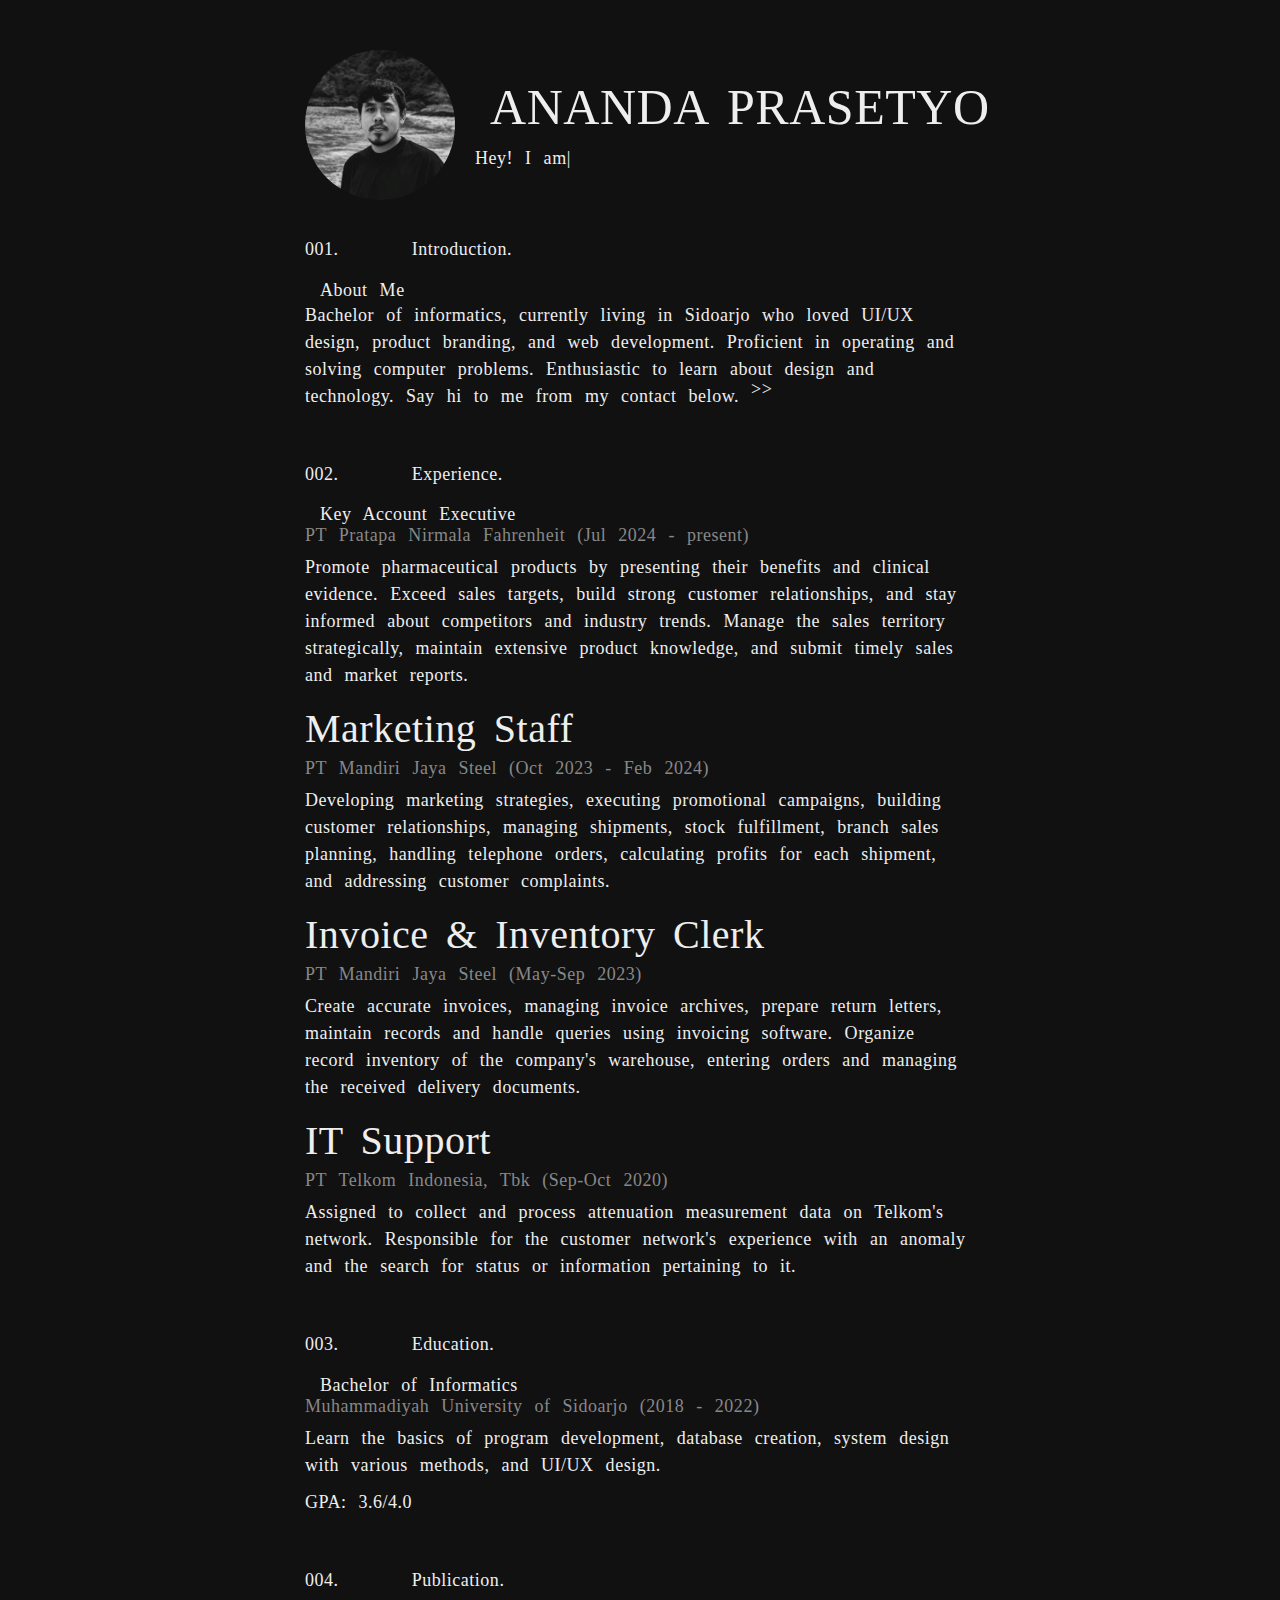
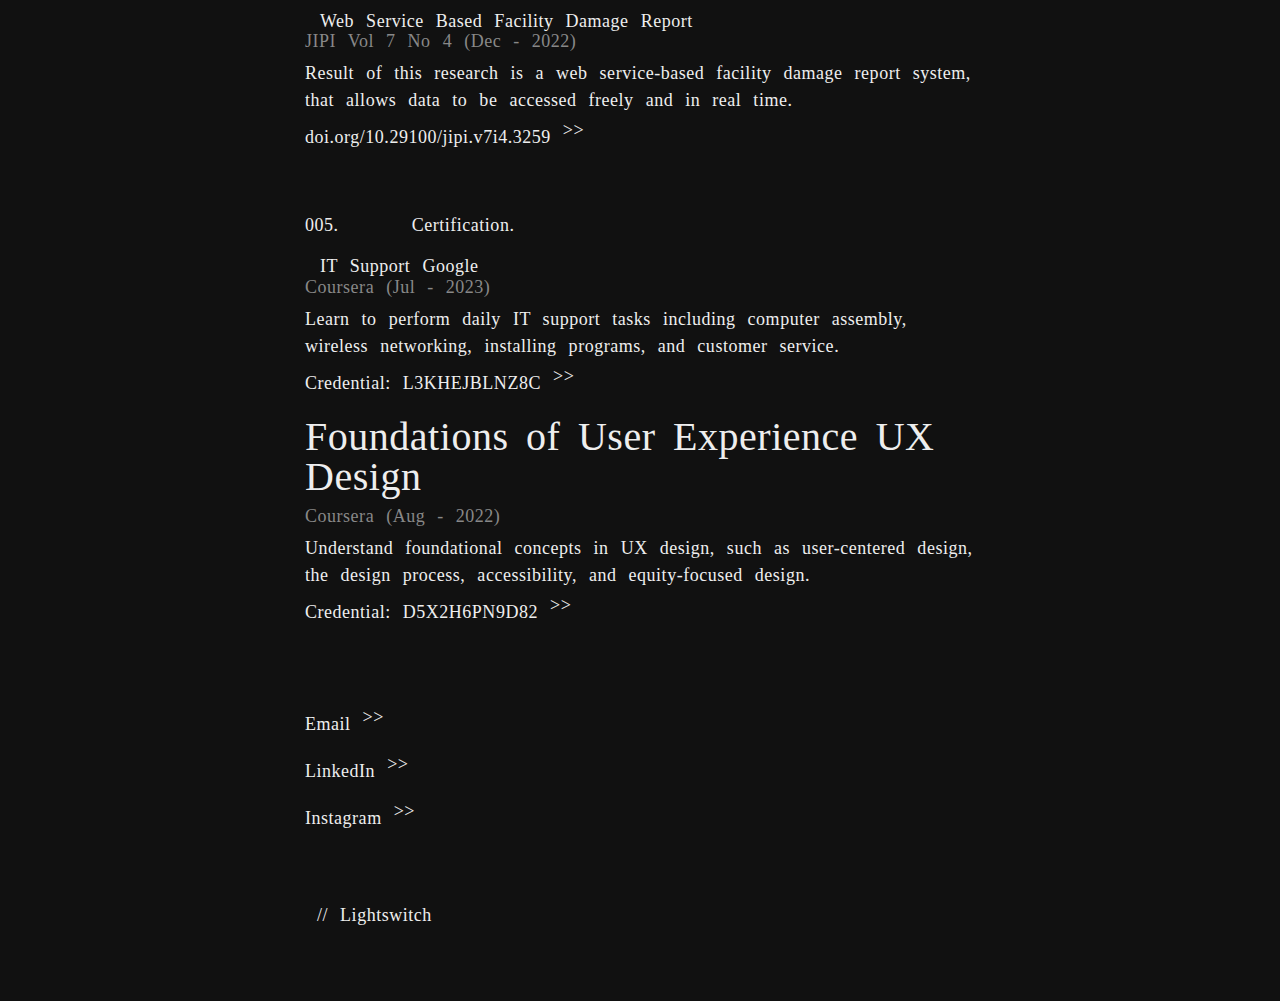
==== index.html @ a65329b6 "Update index.html" ====
<!DOCTYPE html><html lang="en"><head><meta charset="utf-8"><title>Ananda Prasetyo</title><meta name="viewport" content="width=device-width,initial-scale=1"><link rel="stylesheet" type="text/css" href="/assets/css/main.css"><link rel="shortcut icon" href="/favicon.ico" type="image/x-icon"><link rel="icon" href="/favicon.ico" type="image/x-icon"><link rel="apple-touch-icon" sizes="57x57" href="/assets/img/common/apple-icon-57x57.png"><link rel="icon" type="image/png" sizes="192x192" href="/assets/img/common/android-icon-192x192.png"><link rel="icon" type="image/png" sizes="32x32" href="/assets/img/common/favicon-32x32.png"><link rel="icon" type="image/png" sizes="96x96" href="/assets/img/common/favicon-96x96.png"><link rel="icon" type="image/png" sizes="16x16" href="/assets/img/common/favicon-16x16.png"><meta name="msapplication-TileColor" content="#ffffff"><meta name="description" content="Ananda Prasetyo resume including background education, profile experience and certification."><meta property="og:title" content="Ananda Prasetyo"><meta property="og:description" content="Marketing | IT Support"><meta property="og:image" content="https://ananda.vercel.app/assets/img/profile/share.webp"><meta property="og:url" content="https://ananda.vercel.app/"><meta property="og:site_name" content="anadysm"><meta property="og:type" content="website"><meta property="og:locale" content="en_ID"></head><body><div class="content-area"><div class="content-area-inner"><section id="resume"><ul class="resumes-list"><li class="resume-item"><div id="profile"><div class="showcase"><div class="item"></div><div class="item2"><h1 class="glyph">ANANDA PRASETYO</h1><script type="text/javascript" src="/assets/js/typed.js"></script><p class="desc">Hey! I am<span id="typed"></span></p></div></div></div><br><h2>001. &emsp; &emsp; Introduction.</h2><div class="well"><h3>About Me</h3><p>Bachelor of informatics, currently living in Sidoarjo who loved UI/UX design, product branding, and web development. Proficient in operating and solving computer problems. Enthusiastic to learn about design and technology. Say hi to me from my contact&nbsp;<a href="#footer" class="smooth-scroll">below.</a></p></div><br></li><li class="resume-item"><h2>002. &emsp; &emsp; Experience.</h2><div class="well"><h3>Key Account Executive</h3><p class="p1">PT Pratapa Nirmala Fahrenheit (Jul 2024 - present)</p><p>Promote pharmaceutical products by presenting their benefits and clinical evidence. Exceed sales targets, build strong customer relationships, and stay informed about competitors and industry trends. Manage the sales territory strategically, maintain extensive product knowledge, and submit timely sales and market reports.</p><h4>Marketing Staff</h4><p class="p1">PT Mandiri Jaya Steel (Oct 2023 - Feb 2024)</p><p>Developing marketing strategies, executing promotional campaigns, building customer relationships, managing shipments, stock fulfillment, branch sales planning, handling telephone orders, calculating profits for each shipment, and addressing customer complaints.</p><h4>Invoice & Inventory Clerk</h4><p class="p1">PT Mandiri Jaya Steel (May-Sep 2023)</p><p>Create accurate invoices, managing invoice archives, prepare return letters, maintain records and handle queries using invoicing software. Organize record inventory of the company's warehouse, entering orders and managing the received delivery documents.</p><h4>IT Support</h4><p class="p1">PT Telkom Indonesia, Tbk (Sep-Oct 2020)</p><p>Assigned to collect and process attenuation measurement data on Telkom's network. Responsible for the customer network's experience with an anomaly and the search for status or information pertaining to it.</p></div><br></li><li class="resume-item"><h2>003. &emsp; &emsp; Education.</h2><div class="well"><h3>Bachelor of Informatics</h3><p class="p1">Muhammadiyah University of Sidoarjo (2018 - 2022)</p><p>Learn the basics of program development, database creation, system design with various methods, and UI/UX design.</p><p>GPA: 3.6/4.0</p></div><br></li><li class="resume-item"><h2>004. &emsp; &emsp; Publication.</h2><div class="well"><h3>Web Service Based Facility Damage Report</h3><p class="p1">JIPI Vol 7 No 4 (Dec - 2022)</p><p>Result of this research is a web service-based facility damage report system, that allows data to be accessed freely and in real time.</p><a href="https://doi.org/10.29100/jipi.v7i4.3259" target="_blank" rel="noreferrer">doi.org/10.29100/jipi.v7i4.3259</a></div><br><br></li><li class="resume-item"><h2>005. &emsp; &emsp; Certification.</h2><div class="well"><h3>IT Support Google</h3><p class="p1">Coursera (Jul - 2023)</p><p>Learn to perform daily IT support tasks including computer assembly, wireless networking, installing programs, and customer service.</p><a href="https://coursera.org/share/62ffaac9fc0b360630d9752e799a6f7e" target="_blank" rel="noreferrer">Credential: L3KHEJBLNZ8C</a><br><h4>Foundations of User Experience UX Design</h4><p class="p1">Coursera (Aug - 2022)</p><p>Understand foundational concepts in UX design, such as user-centered design, the design process, accessibility, and equity-focused design.</p><a href="https://www.coursera.org/account/accomplishments/verify/D5X2H6PN9D82" target="_blank" rel="noreferrer">Credential: D5X2H6PN9D82</a><br></div></li><li class="resume-item"><br><br><br><div class="well"><a class="p2" href="mailto:anadysm@gmail.com" target="_blank" rel="noreferrer">Email</a><br><br><a class="p2" href="https://linkedin.com/in/anadysm" target="_blank" rel="noreferrer">LinkedIn</a><br><br><a class="p2" href="https://instagram.com/anadysm" target="_blank" rel="noreferrer">Instagram</a></div></li></ul></section><section id="footer"><div class="footer"><span class="temp"></span><span class="p2">&nbsp;//&nbsp;</span><span class="p2" id="lightBtn" onclick="setLightMode()">Lightswitch</span></div></section></div></div><script type="text/javascript" src="/assets/js/plugins.js"></script><script type="text/javascript" src="/assets/js/main.js"></script></body></html>
---- assets/css/main.css ----
html {
  font-size: 10px;
  font-family: NType82-Regular;
}
body {
  font-family: 'NType82-Regular';
  font-weight: 300;
  letter-spacing: 0.52px;
  word-spacing: 0.5em;
  font-style: normal;
  color: #eee;
  background: #111;
  font-size: 14px;
  line-height: 1.42857143;
  margin: 0;
  -webkit-font-smoothing: antialiased;
}
@font-face {
  font-family: 'NType82-Regular';
  src: url('/font/NType82-Regular.eot');
  src: url('/font/NType82-Regular.eot?#iefix') format('embedded-opentype'),
    url('/font/NType82-Regular.woff') format('woff'),
    url('/font/NType82-Regular.ttf') format('truetype'),
    url('/font/NType82-Regular.svg#svgFontName') format('svg');
  font-display: swap;
}
@font-face {
  font-family: 'Ndot-55';
  src: url('/font/Ndot-55.eot');
  src: url('/font/Ndot-55.eot?#iefix') format('embedded-opentype'),
    url('/font/Ndot-55.woff') format('woff'),
    url('/font/Ndot-55.ttf') format('truetype'),
    url('/font/Ndot-55.svg#svgFontName') format('svg');
  font-display: swap;
}
article,
aside,
details,
figcaption,
figure,
footer,
header,
hgroup,
main,
menu,
nav,
section,
summary {
  display: block;
}
* {
  -webkit-box-sizing: border-box;
  -moz-box-sizing: border-box;
  box-sizing: border-box;
}
:after,
:before {
  -webkit-box-sizing: border-box;
  -moz-box-sizing: border-box;
  box-sizing: border-box;
}
.h1,
.h2,
.h3,
.h4,
.h5,
h1,
h2,
h3,
h4,
h5 {
  font-weight: 500;
  line-height: 1.1;
}
.h1,
.h2,
.h3,
.h4,
.h5,
h1,
h2,
h3,
h4,
h5 {
  margin-top: 20px;
  margin-bottom: 10px;
}
p {
  margin: 0 0 10px;
}
ol,
ul {
  margin-top: 0;
  margin-bottom: 10px;
}
:root {
  color-scheme: dark;
}
.lightmode {
  color: #222;
  background: #eee;
}
h1,
h2 {
  padding-left: 1.5rem;
  letter-spacing: 0.52px;
  width: 100%;
  color: #eee;
}
h1 {
  font-weight: 600;
  font-size: 3.4rem;
}
h2 {
  margin-top: 0;
  font-weight: 300;
  font-size: 1.8rem;
}
h4,
h5 {
  letter-spacing: 0.52px;
  font-weight: 300;
  font-size: 4rem;
  line-height: 1em;
}
h3 {
  font-size: 1.8rem;
  font-weight: 300;
  padding-top: 1rem;
  line-height: 0.1em;
  letter-spacing: 0.52px;
  padding-left: 1.5rem;
}
h5 {
  padding-top: 0.4em;
}
a,
p,
span,
a:focus {
  font-size: 1.8rem;
  line-height: 1.5em;
  color: #eee;
  text-decoration: none;
}
a:hover {
  color: #eee;
  text-decoration: underline;
}
a::after {
  content: ' >>';
  line-height: 0;
  vertical-align: super;
}
del,
u {
  color: #eee;
}
b {
  line-height: 1.7em;
  font-weight: 300;
}
.lightmode a,
.lightmode a:hover,
.lightmode a:focus,
.lightmode p,
.lightmode span,
.lightmode h1,
.lightmode h2,
.lightmode del,
.lightmode u {
  color: #222;
}
@media (max-width: 600px) {
  html {
    font-size: 9px;
  }
}
.content-area {
  position: relative;
  left: 0;
  width: 100%;
}
.content-area .content-area-inner {
  position: relative;
  width: 100%;
  padding: 0px 20px 0px;
  overflow-x: hidden;
}
.content-area .content-area-inner section {
  max-width: 700px;
  margin: 0 auto auto auto;
}
.content-area .content-area-inner section:last-child {
  margin-bottom: 8vh;
}
.glyph {
  font-family: Ndot-55;
  font-weight: 300;
  font-size: 5rem;
  position: relative;
}
.temp {
  font-family: Ndot-55;
}
#lightBtn {
  padding-top: 10px;
  cursor: pointer;
}
@media (max-width: 750px) {
  .content {
    padding: 0px 18px;
  }
  .content-area .content-area-inner section:last-child {
    margin-bottom: 5vh;
  }
}
#resume .resumes-list {
  margin-bottom: 0;
  padding: 0;
  list-style: none;
}
#resume .resumes-list li {
  display: block;
}
#resume .resumes-list li .well {
  min-height: 20px;
  margin-bottom: 0;
  padding: 0;
  padding-bottom: 2.5rem;
  padding-left: 1.5rem;
  padding-right: 1.5rem;
  border: none;
  border-radius: 0;
  background-color: rgba(0, 0, 0, 0);
  -webkit-box-shadow: none;
  box-shadow: none;
}
#profile .item {
  margin-top: 5rem;
  width: 15rem;
  height: 15rem;
  margin-left: 1.5rem;
  margin-bottom: 2rem;
  background-repeat: no-repeat;
  background-position: center;
  background-size: cover;
  border-radius: 50%;
  background-image: url(/assets/img/profile/ananda.webp);
}
.showcase {
  display: flex;
  flex-direction: row;
  justify-content: start;
}
.item2 {
  padding-top: 6rem;
  padding-left: 2rem;
}
@media (max-width: 700px) {
  .showcase {
    flex-direction: column;
  }
  #profile .item {
    width: 17rem;
    height: 17rem;
    margin-bottom: 0;
  }
  .item2 {
    padding-top: 0;
    padding-left: 0;
  }
  .glyph {
    font-size: 5.5rem;
  }
}
.footer {
  margin-left: 1.5rem;
  padding-top: 45px;
  pointer-events: auto;
}
.p1,
.lightmode .p1 {
  line-height: 1em;
  color: #888;
}
.p2 {
  font-family: Ndot-55;
}
#typed {
  letter-spacing: 0.52px;
}
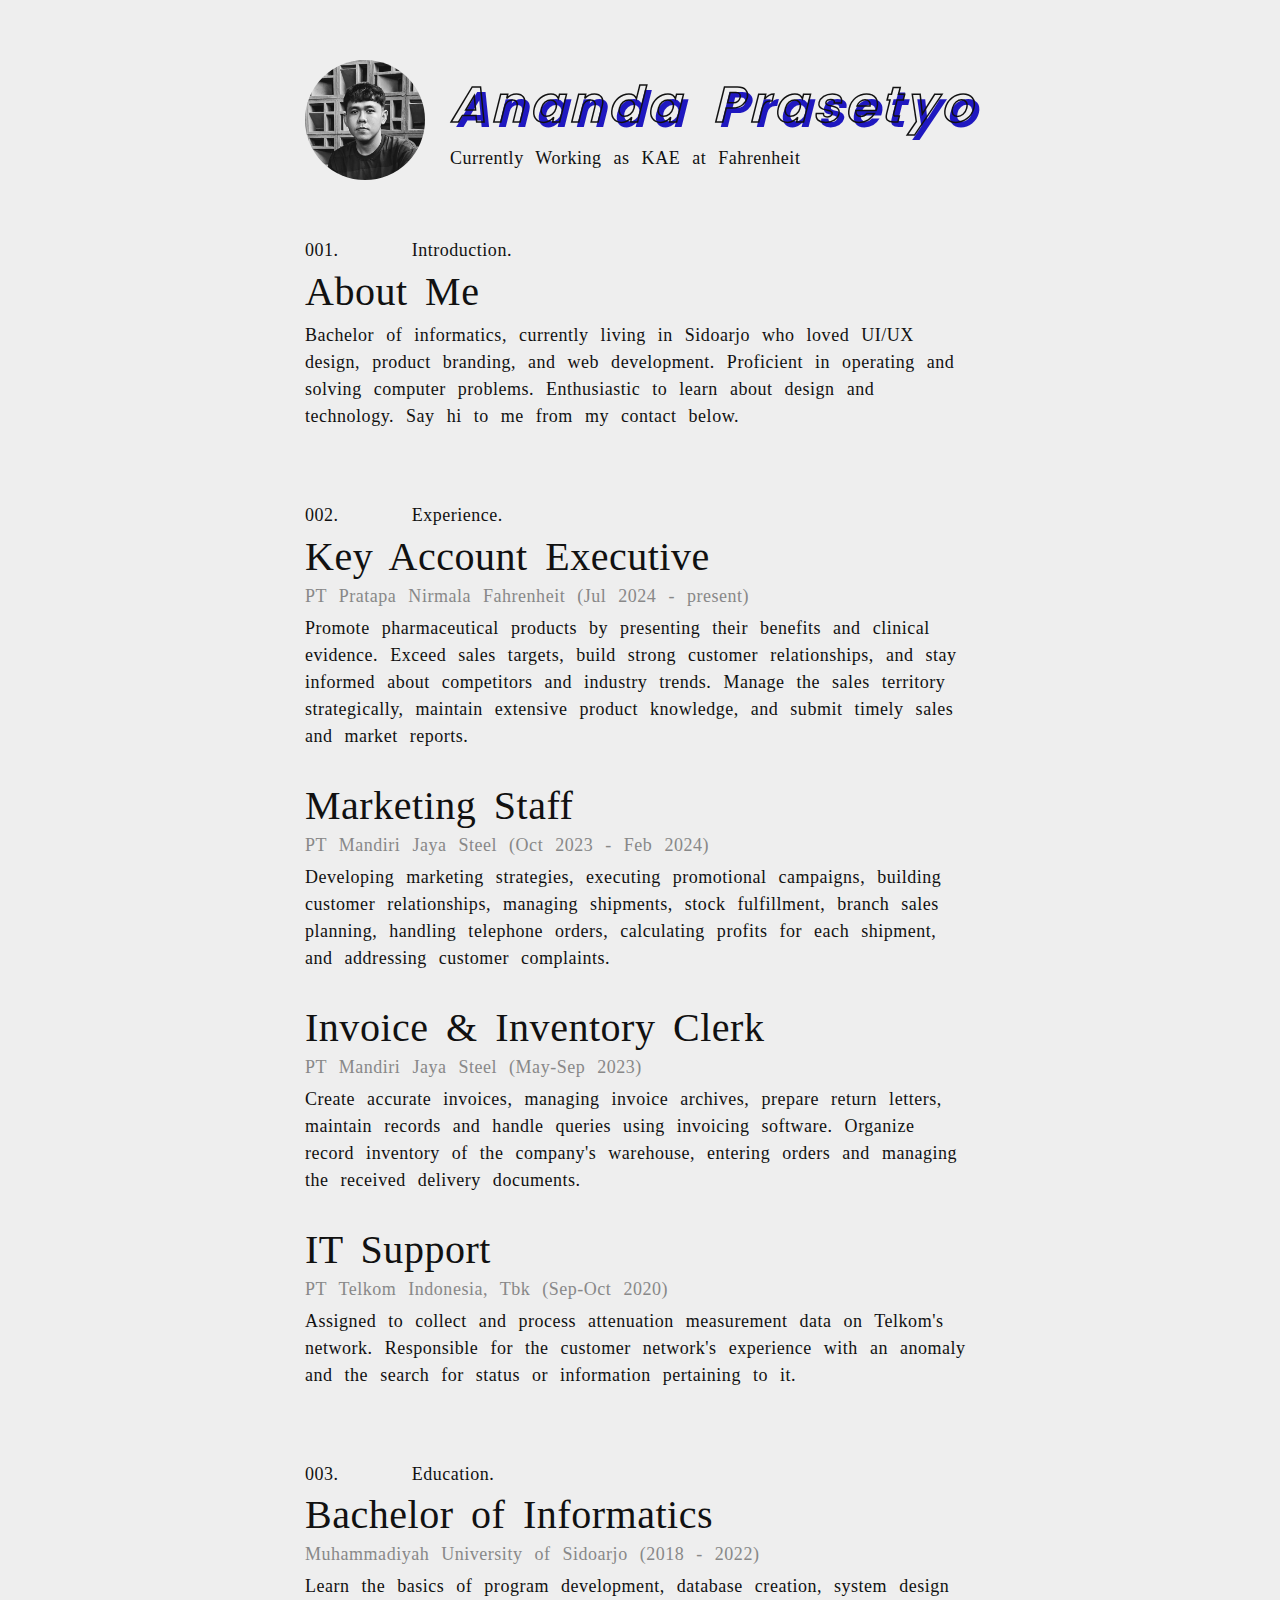
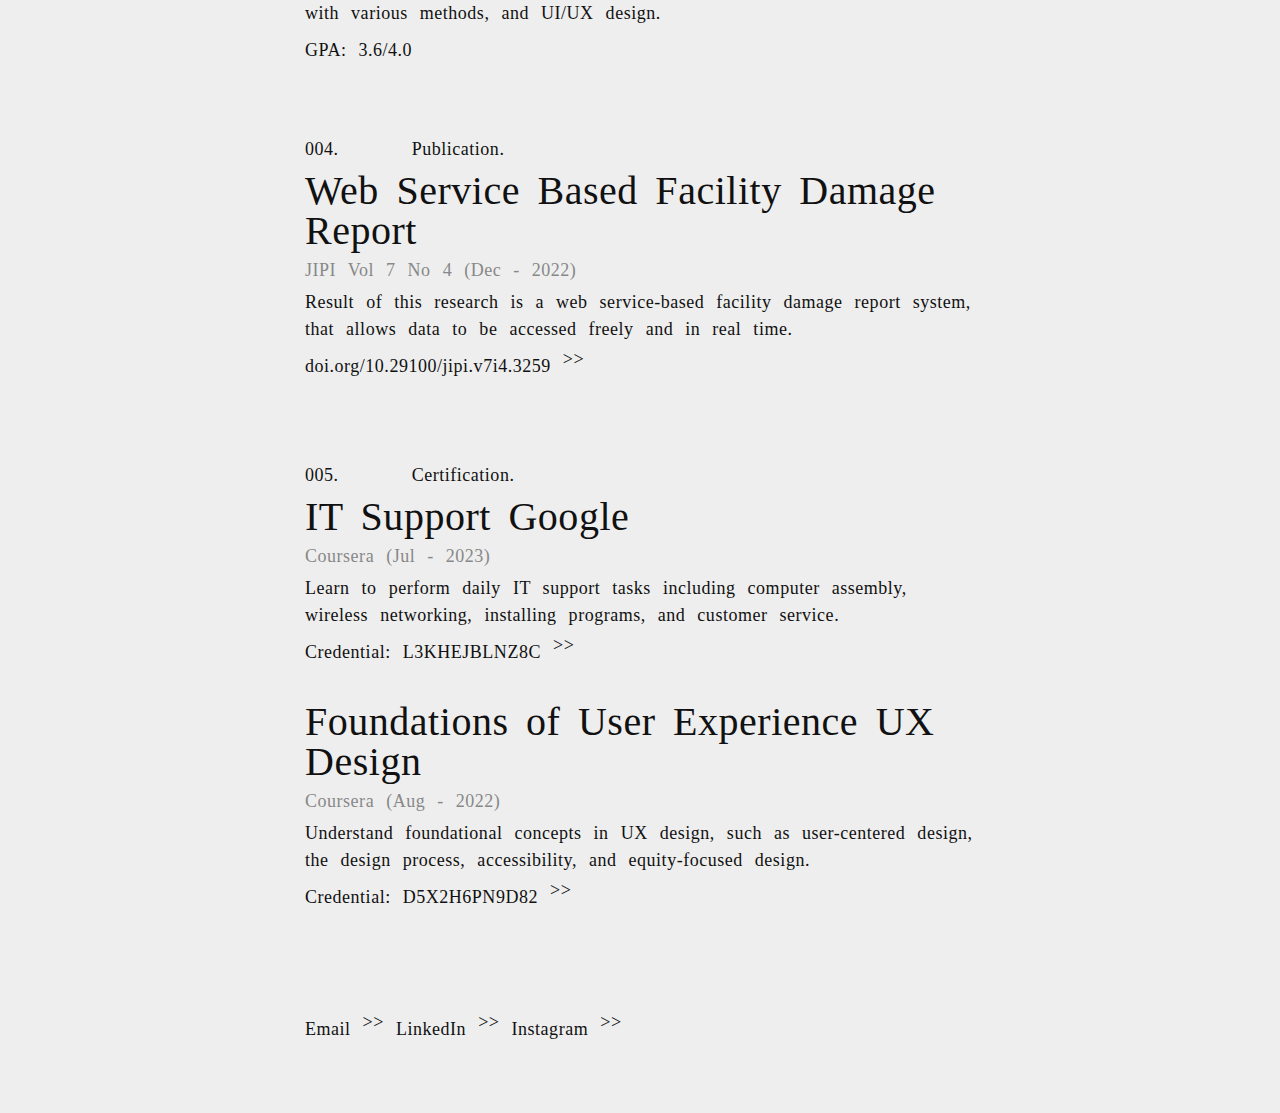
==== commit 17c56f81: "Add files via upload" ====
--- a/index.html
+++ b/index.html
@@ -1 +1,278 @@
-<!DOCTYPE html><html lang="en"><head><meta charset="utf-8"><title>Ananda Prasetyo</title><meta name="viewport" content="width=device-width,initial-scale=1"><link rel="stylesheet" type="text/css" href="/assets/css/main.css"><link rel="shortcut icon" href="/favicon.ico" type="image/x-icon"><link rel="icon" href="/favicon.ico" type="image/x-icon"><link rel="apple-touch-icon" sizes="57x57" href="/assets/img/common/apple-icon-57x57.png"><link rel="icon" type="image/png" sizes="192x192" href="/assets/img/common/android-icon-192x192.png"><link rel="icon" type="image/png" sizes="32x32" href="/assets/img/common/favicon-32x32.png"><link rel="icon" type="image/png" sizes="96x96" href="/assets/img/common/favicon-96x96.png"><link rel="icon" type="image/png" sizes="16x16" href="/assets/img/common/favicon-16x16.png"><meta name="msapplication-TileColor" content="#ffffff"><meta name="description" content="Ananda Prasetyo resume including background education, profile experience and certification."><meta property="og:title" content="Ananda Prasetyo"><meta property="og:description" content="Marketing | IT Support"><meta property="og:image" content="https://ananda.vercel.app/assets/img/profile/share.webp"><meta property="og:url" content="https://ananda.vercel.app/"><meta property="og:site_name" content="anadysm"><meta property="og:type" content="website"><meta property="og:locale" content="en_ID"></head><body><div class="content-area"><div class="content-area-inner"><section id="resume"><ul class="resumes-list"><li class="resume-item"><div id="profile"><div class="showcase"><div class="item"></div><div class="item2"><h1 class="glyph">ANANDA PRASETYO</h1><script type="text/javascript" src="/assets/js/typed.js"></script><p class="desc">Hey! I am<span id="typed"></span></p></div></div></div><br><h2>001. &emsp; &emsp; Introduction.</h2><div class="well"><h3>About Me</h3><p>Bachelor of informatics, currently living in Sidoarjo who loved UI/UX design, product branding, and web development. Proficient in operating and solving computer problems. Enthusiastic to learn about design and technology. Say hi to me from my contact&nbsp;<a href="#footer" class="smooth-scroll">below.</a></p></div><br></li><li class="resume-item"><h2>002. &emsp; &emsp; Experience.</h2><div class="well"><h3>Key Account Executive</h3><p class="p1">PT Pratapa Nirmala Fahrenheit (Jul 2024 - present)</p><p>Promote pharmaceutical products by presenting their benefits and clinical evidence. Exceed sales targets, build strong customer relationships, and stay informed about competitors and industry trends. Manage the sales territory strategically, maintain extensive product knowledge, and submit timely sales and market reports.</p><h4>Marketing Staff</h4><p class="p1">PT Mandiri Jaya Steel (Oct 2023 - Feb 2024)</p><p>Developing marketing strategies, executing promotional campaigns, building customer relationships, managing shipments, stock fulfillment, branch sales planning, handling telephone orders, calculating profits for each shipment, and addressing customer complaints.</p><h4>Invoice & Inventory Clerk</h4><p class="p1">PT Mandiri Jaya Steel (May-Sep 2023)</p><p>Create accurate invoices, managing invoice archives, prepare return letters, maintain records and handle queries using invoicing software. Organize record inventory of the company's warehouse, entering orders and managing the received delivery documents.</p><h4>IT Support</h4><p class="p1">PT Telkom Indonesia, Tbk (Sep-Oct 2020)</p><p>Assigned to collect and process attenuation measurement data on Telkom's network. Responsible for the customer network's experience with an anomaly and the search for status or information pertaining to it.</p></div><br></li><li class="resume-item"><h2>003. &emsp; &emsp; Education.</h2><div class="well"><h3>Bachelor of Informatics</h3><p class="p1">Muhammadiyah University of Sidoarjo (2018 - 2022)</p><p>Learn the basics of program development, database creation, system design with various methods, and UI/UX design.</p><p>GPA: 3.6/4.0</p></div><br></li><li class="resume-item"><h2>004. &emsp; &emsp; Publication.</h2><div class="well"><h3>Web Service Based Facility Damage Report</h3><p class="p1">JIPI Vol 7 No 4 (Dec - 2022)</p><p>Result of this research is a web service-based facility damage report system, that allows data to be accessed freely and in real time.</p><a href="https://doi.org/10.29100/jipi.v7i4.3259" target="_blank" rel="noreferrer">doi.org/10.29100/jipi.v7i4.3259</a></div><br><br></li><li class="resume-item"><h2>005. &emsp; &emsp; Certification.</h2><div class="well"><h3>IT Support Google</h3><p class="p1">Coursera (Jul - 2023)</p><p>Learn to perform daily IT support tasks including computer assembly, wireless networking, installing programs, and customer service.</p><a href="https://coursera.org/share/62ffaac9fc0b360630d9752e799a6f7e" target="_blank" rel="noreferrer">Credential: L3KHEJBLNZ8C</a><br><h4>Foundations of User Experience UX Design</h4><p class="p1">Coursera (Aug - 2022)</p><p>Understand foundational concepts in UX design, such as user-centered design, the design process, accessibility, and equity-focused design.</p><a href="https://www.coursera.org/account/accomplishments/verify/D5X2H6PN9D82" target="_blank" rel="noreferrer">Credential: D5X2H6PN9D82</a><br></div></li><li class="resume-item"><br><br><br><div class="well"><a class="p2" href="mailto:anadysm@gmail.com" target="_blank" rel="noreferrer">Email</a><br><br><a class="p2" href="https://linkedin.com/in/anadysm" target="_blank" rel="noreferrer">LinkedIn</a><br><br><a class="p2" href="https://instagram.com/anadysm" target="_blank" rel="noreferrer">Instagram</a></div></li></ul></section><section id="footer"><div class="footer"><span class="temp"></span><span class="p2">&nbsp;//&nbsp;</span><span class="p2" id="lightBtn" onclick="setLightMode()">Lightswitch</span></div></section></div></div><script type="text/javascript" src="/assets/js/plugins.js"></script><script type="text/javascript" src="/assets/js/main.js"></script></body></html>
+<!DOCTYPE html>
+<html lang="en">
+  <head>
+    <meta charset="utf-8" />
+    <title>Ananda Prasetyo</title>
+    <meta name="viewport" content="width=device-width,initial-scale=1" />
+    <link rel="stylesheet" type="text/css" href="/assets/css/main.css" />
+    <link
+      rel="shortcut icon"
+      href="/assets/img/common/favicon.ico"
+      type="image/x-icon"
+    />
+    <link
+      rel="icon"
+      href="/assets/img/common/favicon.ico"
+      type="image/x-icon"
+    />
+    <link
+      rel="apple-touch-icon"
+      sizes="57x57"
+      href="/assets/img/common/apple-icon-57x57.png"
+    />
+    <link
+      rel="apple-touch-icon"
+      sizes="60x60"
+      href="/assets/img/common/apple-icon-60x60.png"
+    />
+    <link
+      rel="apple-touch-icon"
+      sizes="72x72"
+      href="/assets/img/common/apple-icon-72x72.png"
+    />
+    <link
+      rel="apple-touch-icon"
+      sizes="76x76"
+      href="/assets/img/common/apple-icon-76x76.png"
+    />
+    <link
+      rel="apple-touch-icon"
+      sizes="114x114"
+      href="/assets/img/common/apple-icon-114x114.png"
+    />
+    <link
+      rel="apple-touch-icon"
+      sizes="120x120"
+      href="/assets/img/common/apple-icon-120x120.png"
+    />
+    <link
+      rel="apple-touch-icon"
+      sizes="144x144"
+      href="/assets/img/common/apple-icon-144x144.png"
+    />
+    <link
+      rel="apple-touch-icon"
+      sizes="152x152"
+      href="/assets/img/common/apple-icon-152x152.png"
+    />
+    <link
+      rel="apple-touch-icon"
+      sizes="180x180"
+      href="/assets/img/common/apple-icon-180x180.png"
+    />
+    <link
+      rel="icon"
+      type="image/png"
+      sizes="192x192"
+      href="/assets/img/common/android-icon-192x192.png"
+    />
+    <link
+      rel="icon"
+      type="image/png"
+      sizes="32x32"
+      href="/assets/img/common/favicon-32x32.png"
+    />
+    <link
+      rel="icon"
+      type="image/png"
+      sizes="96x96"
+      href="/assets/img/common/favicon-96x96.png"
+    />
+    <link
+      rel="icon"
+      type="image/png"
+      sizes="16x16"
+      href="/assets/img/common/favicon-16x16.png"
+    />
+    <meta name="msapplication-TileColor" content="#ffffff" />
+    <meta
+      name="msapplication-TileImage"
+      content="/assets/img/common/ms-icon-144x144.png"
+    />
+    <meta name="theme-color" content="#ffffff" />
+    <meta
+      name="description"
+      content="Ananda Prasetyo resume including background education, profile experience and certification."
+    />
+    <meta property="og:title" content="Ananda Prasetyo" />
+    <meta property="og:description" content="Marketing | IT Support" />
+    <meta
+      property="og:image"
+      content="https://ananda.vercel.app/assets/img/profile/share.webp"
+    />
+    <meta property="og:url" content="https://ananda.vercel.app/" />
+    <meta property="og:site_name" content="anadysm" />
+    <meta property="og:type" content="website" />
+    <meta property="og:locale" content="en_ID" />
+  </head>
+  <body>
+    <div class="content-area">
+      <div class="content-area-inner">
+        <section id="resume">
+          <ul class="resumes-list">
+            <li class="resume-item">
+              <div id="profile">
+                <div class="showcase">
+                  <div class="item"></div>
+                  <div class="item2">
+                    <h1 class="glyph">Ananda Prasetyo</h1>
+
+                    <p class="desc">Currently Working as KAE at Fahrenheit</p>
+                  </div>
+                </div>
+              </div>
+              <br />
+              <h2>001. &emsp; &emsp; Introduction.</h2>
+              <div class="well">
+                <h3>About Me</h3>
+                <p>
+                  Bachelor of informatics, currently living in Sidoarjo who
+                  loved UI/UX design, product branding, and web development.
+                  Proficient in operating and solving computer problems.
+                  Enthusiastic to learn about design and technology. Say hi to
+                  me from my contact below.
+                </p>
+              </div>
+              <br />
+            </li>
+            <li class="resume-item">
+              <h2>002. &emsp; &emsp; Experience.</h2>
+              <div class="well">
+                <h3>Key Account Executive</h3>
+                <p class="p1">
+                  PT Pratapa Nirmala Fahrenheit (Jul 2024 - present)
+                </p>
+                <p>
+                  Promote pharmaceutical products by presenting their benefits
+                  and clinical evidence. Exceed sales targets, build strong
+                  customer relationships, and stay informed about competitors
+                  and industry trends. Manage the sales territory strategically,
+                  maintain extensive product knowledge, and submit timely sales
+                  and market reports.
+                </p>
+                <h4>Marketing Staff</h4>
+                <p class="p1">PT Mandiri Jaya Steel (Oct 2023 - Feb 2024)</p>
+                <p>
+                  Developing marketing strategies, executing promotional
+                  campaigns, building customer relationships, managing
+                  shipments, stock fulfillment, branch sales planning, handling
+                  telephone orders, calculating profits for each shipment, and
+                  addressing customer complaints.
+                </p>
+                <h4>Invoice & Inventory Clerk</h4>
+                <p class="p1">PT Mandiri Jaya Steel (May-Sep 2023)</p>
+                <p>
+                  Create accurate invoices, managing invoice archives, prepare
+                  return letters, maintain records and handle queries using
+                  invoicing software. Organize record inventory of the company's
+                  warehouse, entering orders and managing the received delivery
+                  documents.
+                </p>
+                <h4>IT Support</h4>
+                <p class="p1">PT Telkom Indonesia, Tbk (Sep-Oct 2020)</p>
+                <p>
+                  Assigned to collect and process attenuation measurement data
+                  on Telkom's network. Responsible for the customer network's
+                  experience with an anomaly and the search for status or
+                  information pertaining to it.
+                </p>
+              </div>
+              <br />
+            </li>
+            <li class="resume-item">
+              <h2>003. &emsp; &emsp; Education.</h2>
+              <div class="well">
+                <h3>Bachelor of Informatics</h3>
+                <p class="p1">
+                  Muhammadiyah University of Sidoarjo (2018 - 2022)
+                </p>
+                <p>
+                  Learn the basics of program development, database creation,
+                  system design with various methods, and UI/UX design.
+                </p>
+                <p>GPA: 3.6/4.0</p>
+              </div>
+              <br />
+            </li>
+            <li class="resume-item">
+              <h2>004. &emsp; &emsp; Publication.</h2>
+              <div class="well">
+                <h3>Web Service Based Facility Damage Report</h3>
+                <p class="p1">JIPI Vol 7 No 4 (Dec - 2022)</p>
+                <p>
+                  Result of this research is a web service-based facility damage
+                  report system, that allows data to be accessed freely and in
+                  real time.
+                </p>
+                <a
+                  href="https://doi.org/10.29100/jipi.v7i4.3259"
+                  target="_blank"
+                  rel="noreferrer"
+                  >doi.org/10.29100/jipi.v7i4.3259</a
+                >
+              </div>
+              <br /><br />
+            </li>
+            <li class="resume-item">
+              <h2>005. &emsp; &emsp; Certification.</h2>
+              <div class="well">
+                <h3>IT Support Google</h3>
+                <p class="p1">Coursera (Jul - 2023)</p>
+                <p>
+                  Learn to perform daily IT support tasks including computer
+                  assembly, wireless networking, installing programs, and
+                  customer service.
+                </p>
+                <a
+                  href="https://coursera.org/share/62ffaac9fc0b360630d9752e799a6f7e"
+                  target="_blank"
+                  rel="noreferrer"
+                  >Credential: L3KHEJBLNZ8C</a
+                ><br />
+                <h4>Foundations of User Experience UX Design</h4>
+                <p class="p1">Coursera (Aug - 2022)</p>
+                <p>
+                  Understand foundational concepts in UX design, such as
+                  user-centered design, the design process, accessibility, and
+                  equity-focused design.
+                </p>
+                <a
+                  href="https://www.coursera.org/account/accomplishments/verify/D5X2H6PN9D82"
+                  target="_blank"
+                  rel="noreferrer"
+                  >Credential: D5X2H6PN9D82</a
+                ><br />
+              </div>
+            </li>
+            <li class="resume-item">
+              <br /><br /><br /><br />
+              <div class="well">
+                <a
+                  class="p2"
+                  href="mailto:anadysm@gmail.com"
+                  target="_blank"
+                  rel="noreferrer"
+                  >Email</a
+                ><a
+                  class="p2"
+                  href="https://linkedin.com/in/anadysm"
+                  target="_blank"
+                  rel="noreferrer"
+                >
+                  LinkedIn</a
+                ><a
+                  class="p2"
+                  href="https://instagram.com/anadysm"
+                  target="_blank"
+                  rel="noreferrer"
+                >
+                  Instagram</a
+                >
+              </div>
+            </li>
+          </ul>
+        </section>
+      </div>
+    </div>
+  </body>
+</html>
--- a/assets/css/main.css
+++ b/assets/css/main.css
@@ -1,292 +1,266 @@
-html {
-  font-size: 10px;
-  font-family: NType82-Regular;
-}
-body {
-  font-family: 'NType82-Regular';
-  font-weight: 300;
-  letter-spacing: 0.52px;
-  word-spacing: 0.5em;
-  font-style: normal;
-  color: #eee;
-  background: #111;
-  font-size: 14px;
-  line-height: 1.42857143;
-  margin: 0;
-  -webkit-font-smoothing: antialiased;
-}
-@font-face {
-  font-family: 'NType82-Regular';
-  src: url('/font/NType82-Regular.eot');
-  src: url('/font/NType82-Regular.eot?#iefix') format('embedded-opentype'),
-    url('/font/NType82-Regular.woff') format('woff'),
-    url('/font/NType82-Regular.ttf') format('truetype'),
-    url('/font/NType82-Regular.svg#svgFontName') format('svg');
-  font-display: swap;
-}
-@font-face {
-  font-family: 'Ndot-55';
-  src: url('/font/Ndot-55.eot');
-  src: url('/font/Ndot-55.eot?#iefix') format('embedded-opentype'),
-    url('/font/Ndot-55.woff') format('woff'),
-    url('/font/Ndot-55.ttf') format('truetype'),
-    url('/font/Ndot-55.svg#svgFontName') format('svg');
-  font-display: swap;
-}
-article,
-aside,
-details,
-figcaption,
-figure,
-footer,
-header,
-hgroup,
-main,
-menu,
-nav,
-section,
-summary {
-  display: block;
-}
-* {
-  -webkit-box-sizing: border-box;
-  -moz-box-sizing: border-box;
-  box-sizing: border-box;
-}
-:after,
-:before {
-  -webkit-box-sizing: border-box;
-  -moz-box-sizing: border-box;
-  box-sizing: border-box;
-}
-.h1,
-.h2,
-.h3,
-.h4,
-.h5,
-h1,
-h2,
-h3,
-h4,
-h5 {
-  font-weight: 500;
-  line-height: 1.1;
-}
-.h1,
-.h2,
-.h3,
-.h4,
-.h5,
-h1,
-h2,
-h3,
-h4,
-h5 {
-  margin-top: 20px;
-  margin-bottom: 10px;
-}
-p {
-  margin: 0 0 10px;
-}
-ol,
-ul {
-  margin-top: 0;
-  margin-bottom: 10px;
-}
-:root {
-  color-scheme: dark;
-}
-.lightmode {
-  color: #222;
-  background: #eee;
-}
-h1,
-h2 {
-  padding-left: 1.5rem;
-  letter-spacing: 0.52px;
-  width: 100%;
-  color: #eee;
-}
-h1 {
-  font-weight: 600;
-  font-size: 3.4rem;
-}
-h2 {
-  margin-top: 0;
-  font-weight: 300;
-  font-size: 1.8rem;
-}
-h4,
-h5 {
-  letter-spacing: 0.52px;
-  font-weight: 300;
-  font-size: 4rem;
-  line-height: 1em;
-}
-h3 {
-  font-size: 1.8rem;
-  font-weight: 300;
-  padding-top: 1rem;
-  line-height: 0.1em;
-  letter-spacing: 0.52px;
-  padding-left: 1.5rem;
-}
-h5 {
-  padding-top: 0.4em;
-}
-a,
-p,
-span,
-a:focus {
-  font-size: 1.8rem;
-  line-height: 1.5em;
-  color: #eee;
-  text-decoration: none;
-}
-a:hover {
-  color: #eee;
-  text-decoration: underline;
-}
-a::after {
-  content: ' >>';
-  line-height: 0;
-  vertical-align: super;
-}
-del,
-u {
-  color: #eee;
-}
-b {
-  line-height: 1.7em;
-  font-weight: 300;
-}
-.lightmode a,
-.lightmode a:hover,
-.lightmode a:focus,
-.lightmode p,
-.lightmode span,
-.lightmode h1,
-.lightmode h2,
-.lightmode del,
-.lightmode u {
-  color: #222;
-}
-@media (max-width: 600px) {
-  html {
-    font-size: 9px;
-  }
-}
-.content-area {
-  position: relative;
-  left: 0;
-  width: 100%;
-}
-.content-area .content-area-inner {
-  position: relative;
-  width: 100%;
-  padding: 0px 20px 0px;
-  overflow-x: hidden;
-}
-.content-area .content-area-inner section {
-  max-width: 700px;
-  margin: 0 auto auto auto;
-}
-.content-area .content-area-inner section:last-child {
-  margin-bottom: 8vh;
-}
-.glyph {
-  font-family: Ndot-55;
-  font-weight: 300;
-  font-size: 5rem;
-  position: relative;
-}
-.temp {
-  font-family: Ndot-55;
-}
-#lightBtn {
-  padding-top: 10px;
-  cursor: pointer;
-}
-@media (max-width: 750px) {
-  .content {
-    padding: 0px 18px;
-  }
-  .content-area .content-area-inner section:last-child {
-    margin-bottom: 5vh;
-  }
-}
-#resume .resumes-list {
-  margin-bottom: 0;
-  padding: 0;
-  list-style: none;
-}
-#resume .resumes-list li {
-  display: block;
-}
-#resume .resumes-list li .well {
-  min-height: 20px;
-  margin-bottom: 0;
-  padding: 0;
-  padding-bottom: 2.5rem;
-  padding-left: 1.5rem;
-  padding-right: 1.5rem;
-  border: none;
-  border-radius: 0;
-  background-color: rgba(0, 0, 0, 0);
-  -webkit-box-shadow: none;
-  box-shadow: none;
-}
-#profile .item {
-  margin-top: 5rem;
-  width: 15rem;
-  height: 15rem;
-  margin-left: 1.5rem;
-  margin-bottom: 2rem;
-  background-repeat: no-repeat;
-  background-position: center;
-  background-size: cover;
-  border-radius: 50%;
-  background-image: url(/assets/img/profile/ananda.webp);
-}
-.showcase {
-  display: flex;
-  flex-direction: row;
-  justify-content: start;
-}
-.item2 {
-  padding-top: 6rem;
-  padding-left: 2rem;
-}
-@media (max-width: 700px) {
-  .showcase {
-    flex-direction: column;
-  }
-  #profile .item {
-    width: 17rem;
-    height: 17rem;
-    margin-bottom: 0;
-  }
-  .item2 {
-    padding-top: 0;
-    padding-left: 0;
-  }
-  .glyph {
-    font-size: 5.5rem;
-  }
-}
-.footer {
-  margin-left: 1.5rem;
-  padding-top: 45px;
-  pointer-events: auto;
-}
-.p1,
-.lightmode .p1 {
-  line-height: 1em;
-  color: #888;
-}
-.p2 {
-  font-family: Ndot-55;
-}
-#typed {
-  letter-spacing: 0.52px;
-}
+body,
+html {
+  font-family: NType82-Regular;
+}
+h1,
+h2 {
+  padding-left: 1.5rem;
+  letter-spacing: 0.52px;
+}
+a:hover,
+body,
+del,
+h1,
+h2,
+u {
+  color: #111;
+}
+.glyph {
+  font-family: poppins-semibold-webfont;
+  font-weight: 500;
+  font-style: italic;
+  position: relative;
+  letter-spacing: 0.1em;
+  -webkit-text-fill-color: transparent;
+  -webkit-text-stroke-width: 1.5px;
+  -webkit-text-stroke-color: #111;
+  text-shadow: 5px 5px #1f18c0;
+}
+body,
+h1,
+h2,
+h3,
+h4 {
+  letter-spacing: 0.52px;
+}
+html {
+  font-size: 10px;
+}
+body {
+  font-weight: 300;
+  word-spacing: 0.5em;
+  font-style: normal;
+  background: #eee;
+  font-size: 14px;
+  line-height: 1.42857143;
+  margin: 0;
+  -webkit-font-smoothing: antialiased;
+}
+@font-face {
+  font-family: NType82-Regular;
+  src: url(/assets/font/NType82-Regular.eot);
+  src: url('/assets/font/NType82-Regular.eot?#iefix')
+      format('embedded-opentype'),
+    url(/assets/font/NType82-Regular.woff) format('woff'),
+    url(/assets/font/NType82-Regular.ttf) format('truetype'),
+    url('/assets/font/NType82-Regular.svg#svgFontName') format('svg');
+  font-display: swap;
+}
+@font-face {
+  font-family: poppins-semibold-webfont;
+  src: url(/assets/font/poppins-semibold-webfont.eot);
+  src: url('/assets/font/poppins-semibold-webfont.eot?#iefix')
+      format('embedded-opentype'),
+    url(/assets/font/poppins-semibold-webfont.woff) format('woff'),
+    url(/assets/font/poppins-semibold-webfont.ttf) format('truetype'),
+    url('/assets/font/poppins-semibold-webfont.svg#svgFontName') format('svg');
+  font-display: swap;
+}
+#resume .resumes-list li,
+article,
+aside,
+details,
+figcaption,
+figure,
+footer,
+header,
+hgroup,
+main,
+menu,
+nav,
+section,
+summary {
+  display: block;
+}
+*,
+:after,
+:before {
+  -webkit-box-sizing: border-box;
+  -moz-box-sizing: border-box;
+  box-sizing: border-box;
+}
+.h1,
+.h2,
+.h3,
+.h4,
+.h5,
+h1,
+h2,
+h3,
+h4,
+h5 {
+  font-weight: 500;
+  line-height: 1.1;
+  margin-top: 20px;
+  margin-bottom: 10px;
+}
+p {
+  margin: 0 0 10px;
+}
+ol,
+ul {
+  margin-top: 0;
+  margin-bottom: 10px;
+}
+:root {
+  color-scheme: light;
+}
+.desc {
+  padding-left: 1.5rem;
+}
+h1,
+h2 {
+  width: 100%;
+}
+h1 {
+  font-weight: 600;
+  font-size: 3.4rem;
+}
+.glyph,
+b,
+h2,
+h3,
+h4 {
+  font-weight: 300;
+}
+h2 {
+  font-size: 1.8rem;
+  padding-top: 1rem;
+  line-height: 0.1em;
+}
+h3,
+h4 {
+  font-size: 4rem;
+  line-height: 1em;
+}
+h4 {
+  padding-top: 0.4em;
+}
+.p1,
+.p1 {
+  line-height: 1em;
+  color: #888;
+}
+a,
+a:focus,
+p,
+span {
+  font-size: 1.8rem;
+  line-height: 1.5em;
+  color: #111;
+  text-decoration: none;
+}
+a:hover {
+  text-decoration: underline;
+}
+a::after {
+  content: ' >>';
+  line-height: 0;
+  vertical-align: super;
+}
+b {
+  line-height: 1.7em;
+}
+@media (max-width: 600px) {
+  html {
+    font-size: 9px;
+  }
+}
+.content-area {
+  position: relative;
+  left: 0;
+  width: 100%;
+}
+.content-area .content-area-inner {
+  position: relative;
+  width: 100%;
+  padding: 0 20px;
+  overflow-x: hidden;
+}
+.content-area .content-area-inner section {
+  max-width: 700px;
+  margin: 0 auto auto;
+}
+.content-area .content-area-inner section:last-child {
+  margin-bottom: 5vh;
+}
+.glyph {
+  font-size: 5rem;
+  font-weight: 500;
+  position: relative;
+}
+@media (max-width: 750px) {
+  .content {
+    padding: 0 18px;
+  }
+  .content-area .content-area-inner section:last-child {
+    margin-bottom: 5vh;
+  }
+}
+#resume .resumes-list {
+  margin-bottom: 0;
+  padding: 0;
+  list-style: none;
+}
+#resume .resumes-list li .well {
+  min-height: 20px;
+  margin-bottom: 0;
+  padding: 0 1.5rem 2.5rem;
+  border: none;
+  border-radius: 0;
+  background-color: rgba(0, 0, 0, 0);
+  -webkit-box-shadow: none;
+  box-shadow: none;
+}
+#profile .item {
+  margin-top: 6rem;
+  width: 12rem;
+  height: 12rem;
+  margin-left: 1.5rem;
+  margin-bottom: 2rem;
+  background-repeat: no-repeat;
+  background-position: center;
+  background-size: cover;
+  border-radius: 50%;
+  background-image: url(/assets/img/profile/ananda.webp);
+}
+.showcase {
+  display: flex;
+  flex-direction: row;
+  justify-content: start;
+}
+.item2 {
+  padding-top: 6rem;
+  padding-left: 1rem;
+}
+@media (max-width: 750px) {
+  .showcase {
+    flex-direction: column;
+  }
+  #profile .item {
+    width: 17rem;
+    height: 17rem;
+    margin-bottom: 0;
+  }
+  .item2 {
+    padding-top: 0;
+    padding-left: 0;
+  }
+  .glyph {
+    font-size: 5.5rem;
+  }
+}
+.footer {
+  padding-top: 45px;
+  pointer-events: auto;
+}
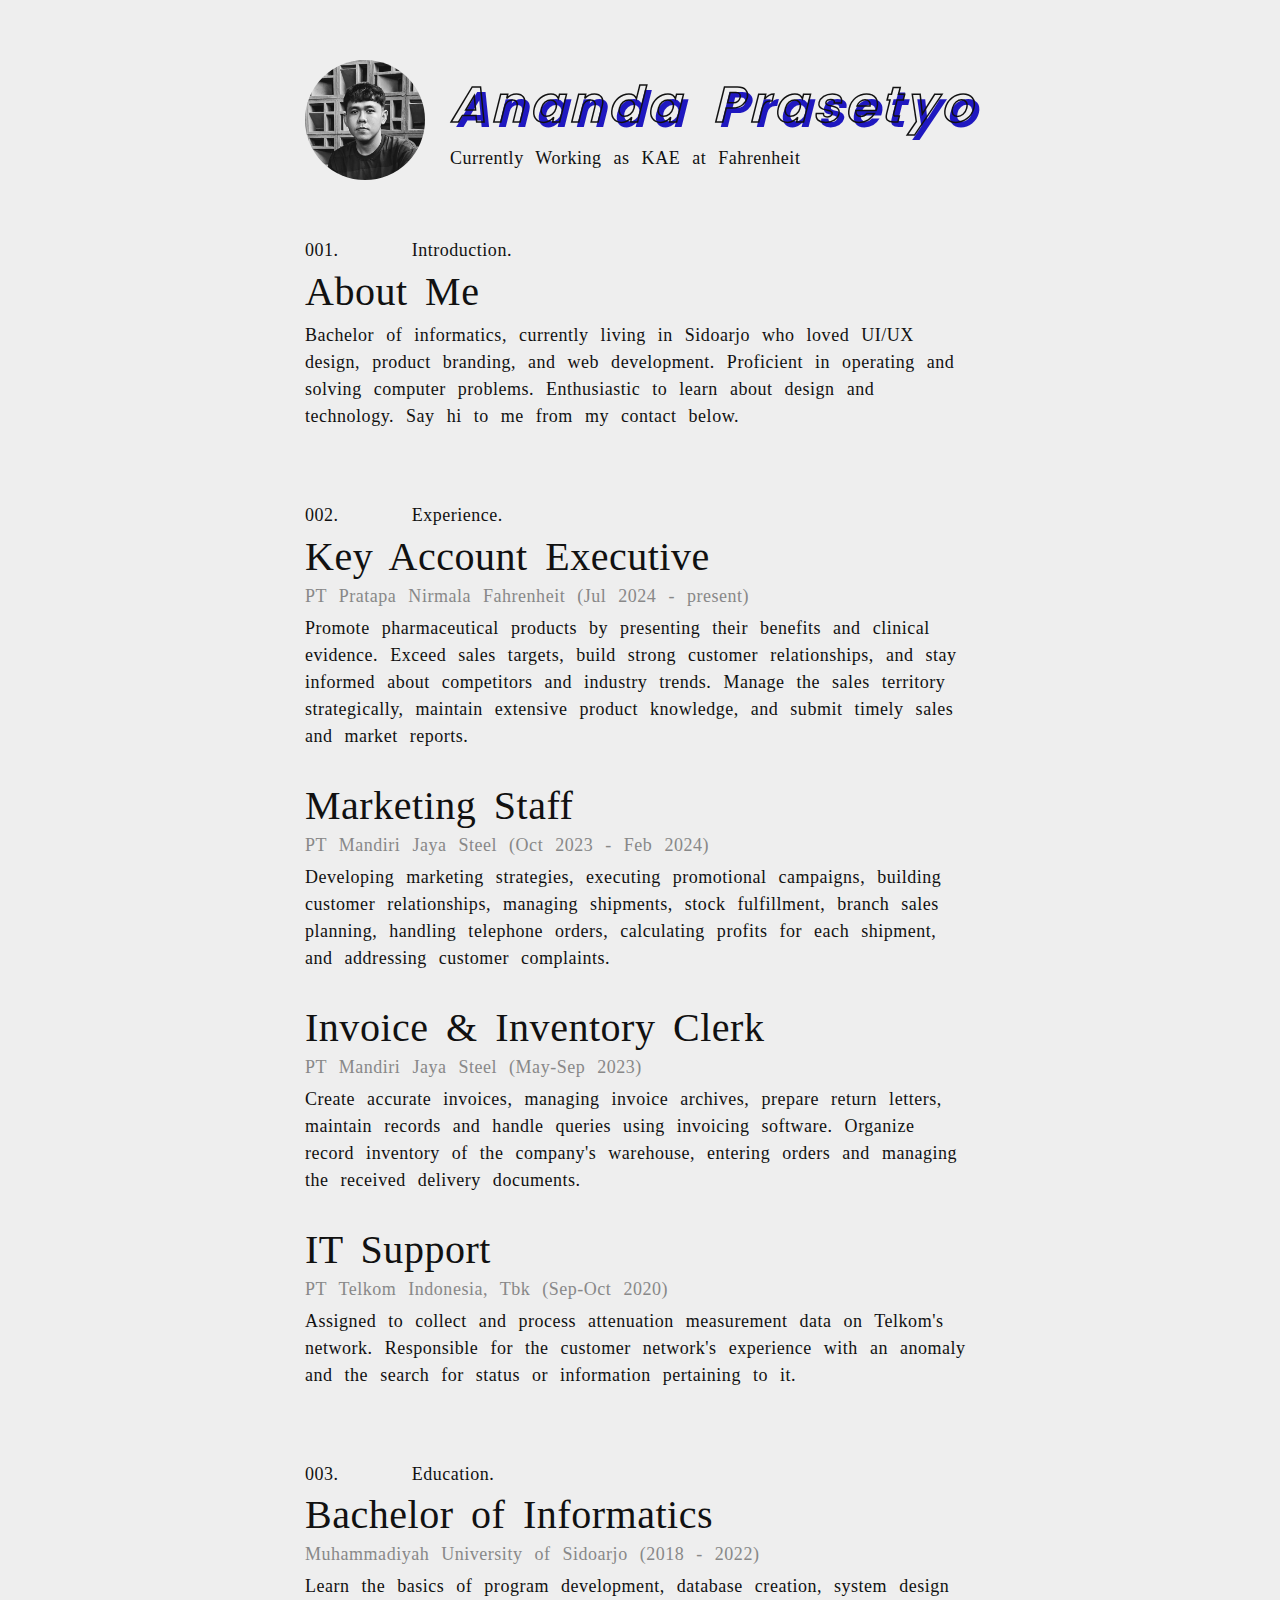
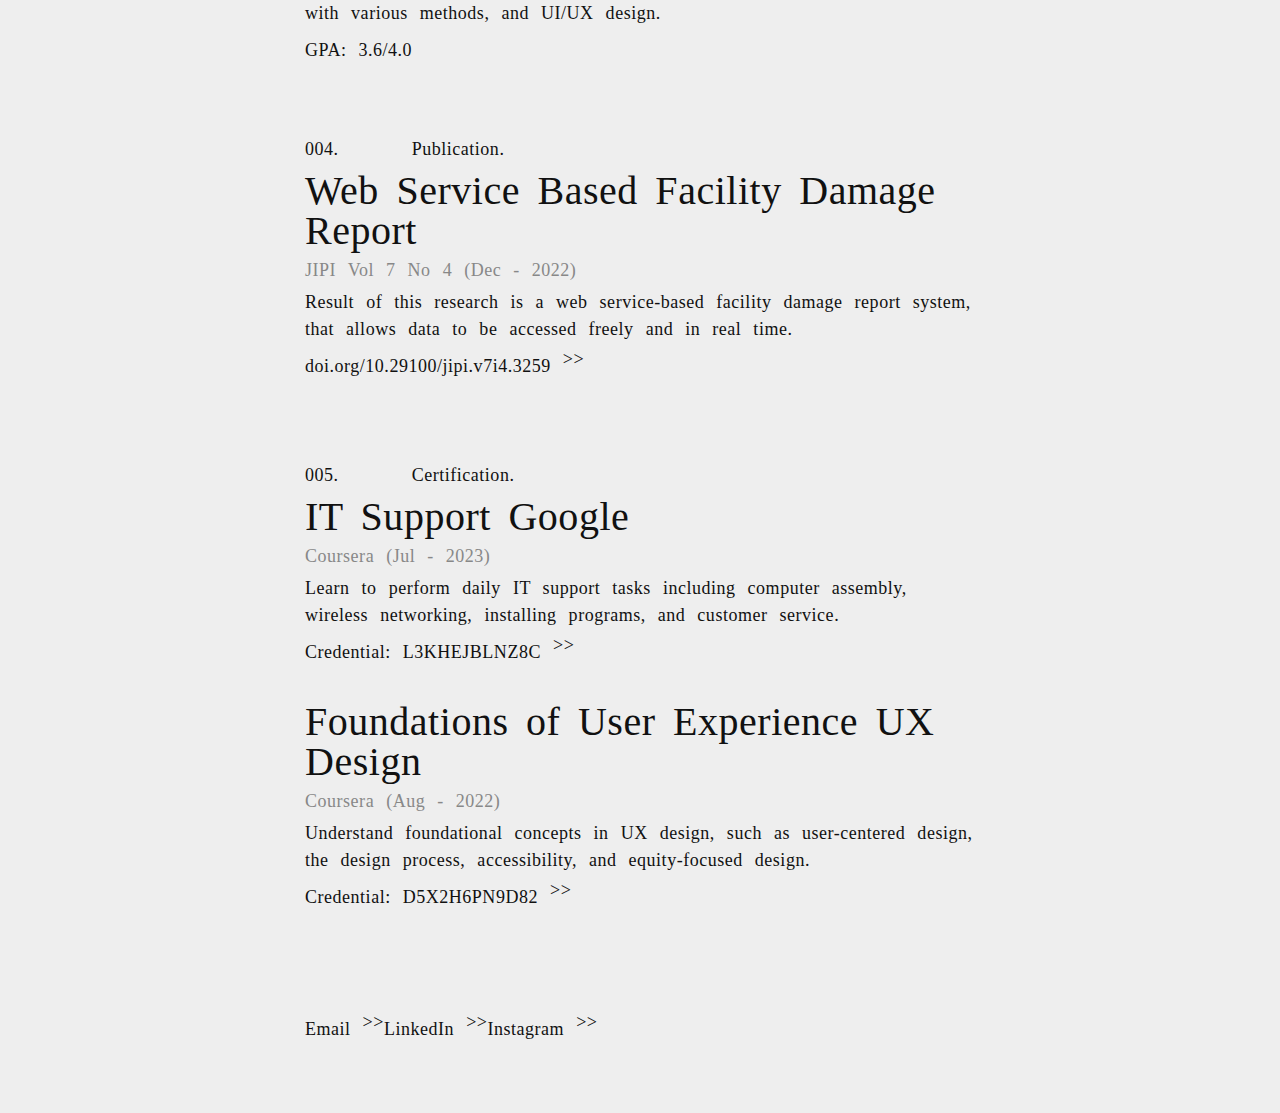
==== commit b4ab97c4: "Add files via upload" ====
--- a/index.html
+++ b/index.html
@@ -1,278 +1 @@
-<!DOCTYPE html>
-<html lang="en">
-  <head>
-    <meta charset="utf-8" />
-    <title>Ananda Prasetyo</title>
-    <meta name="viewport" content="width=device-width,initial-scale=1" />
-    <link rel="stylesheet" type="text/css" href="/assets/css/main.css" />
-    <link
-      rel="shortcut icon"
-      href="/assets/img/common/favicon.ico"
-      type="image/x-icon"
-    />
-    <link
-      rel="icon"
-      href="/assets/img/common/favicon.ico"
-      type="image/x-icon"
-    />
-    <link
-      rel="apple-touch-icon"
-      sizes="57x57"
-      href="/assets/img/common/apple-icon-57x57.png"
-    />
-    <link
-      rel="apple-touch-icon"
-      sizes="60x60"
-      href="/assets/img/common/apple-icon-60x60.png"
-    />
-    <link
-      rel="apple-touch-icon"
-      sizes="72x72"
-      href="/assets/img/common/apple-icon-72x72.png"
-    />
-    <link
-      rel="apple-touch-icon"
-      sizes="76x76"
-      href="/assets/img/common/apple-icon-76x76.png"
-    />
-    <link
-      rel="apple-touch-icon"
-      sizes="114x114"
-      href="/assets/img/common/apple-icon-114x114.png"
-    />
-    <link
-      rel="apple-touch-icon"
-      sizes="120x120"
-      href="/assets/img/common/apple-icon-120x120.png"
-    />
-    <link
-      rel="apple-touch-icon"
-      sizes="144x144"
-      href="/assets/img/common/apple-icon-144x144.png"
-    />
-    <link
-      rel="apple-touch-icon"
-      sizes="152x152"
-      href="/assets/img/common/apple-icon-152x152.png"
-    />
-    <link
-      rel="apple-touch-icon"
-      sizes="180x180"
-      href="/assets/img/common/apple-icon-180x180.png"
-    />
-    <link
-      rel="icon"
-      type="image/png"
-      sizes="192x192"
-      href="/assets/img/common/android-icon-192x192.png"
-    />
-    <link
-      rel="icon"
-      type="image/png"
-      sizes="32x32"
-      href="/assets/img/common/favicon-32x32.png"
-    />
-    <link
-      rel="icon"
-      type="image/png"
-      sizes="96x96"
-      href="/assets/img/common/favicon-96x96.png"
-    />
-    <link
-      rel="icon"
-      type="image/png"
-      sizes="16x16"
-      href="/assets/img/common/favicon-16x16.png"
-    />
-    <meta name="msapplication-TileColor" content="#ffffff" />
-    <meta
-      name="msapplication-TileImage"
-      content="/assets/img/common/ms-icon-144x144.png"
-    />
-    <meta name="theme-color" content="#ffffff" />
-    <meta
-      name="description"
-      content="Ananda Prasetyo resume including background education, profile experience and certification."
-    />
-    <meta property="og:title" content="Ananda Prasetyo" />
-    <meta property="og:description" content="Marketing | IT Support" />
-    <meta
-      property="og:image"
-      content="https://ananda.vercel.app/assets/img/profile/share.webp"
-    />
-    <meta property="og:url" content="https://ananda.vercel.app/" />
-    <meta property="og:site_name" content="anadysm" />
-    <meta property="og:type" content="website" />
-    <meta property="og:locale" content="en_ID" />
-  </head>
-  <body>
-    <div class="content-area">
-      <div class="content-area-inner">
-        <section id="resume">
-          <ul class="resumes-list">
-            <li class="resume-item">
-              <div id="profile">
-                <div class="showcase">
-                  <div class="item"></div>
-                  <div class="item2">
-                    <h1 class="glyph">Ananda Prasetyo</h1>
-
-                    <p class="desc">Currently Working as KAE at Fahrenheit</p>
-                  </div>
-                </div>
-              </div>
-              <br />
-              <h2>001. &emsp; &emsp; Introduction.</h2>
-              <div class="well">
-                <h3>About Me</h3>
-                <p>
-                  Bachelor of informatics, currently living in Sidoarjo who
-                  loved UI/UX design, product branding, and web development.
-                  Proficient in operating and solving computer problems.
-                  Enthusiastic to learn about design and technology. Say hi to
-                  me from my contact below.
-                </p>
-              </div>
-              <br />
-            </li>
-            <li class="resume-item">
-              <h2>002. &emsp; &emsp; Experience.</h2>
-              <div class="well">
-                <h3>Key Account Executive</h3>
-                <p class="p1">
-                  PT Pratapa Nirmala Fahrenheit (Jul 2024 - present)
-                </p>
-                <p>
-                  Promote pharmaceutical products by presenting their benefits
-                  and clinical evidence. Exceed sales targets, build strong
-                  customer relationships, and stay informed about competitors
-                  and industry trends. Manage the sales territory strategically,
-                  maintain extensive product knowledge, and submit timely sales
-                  and market reports.
-                </p>
-                <h4>Marketing Staff</h4>
-                <p class="p1">PT Mandiri Jaya Steel (Oct 2023 - Feb 2024)</p>
-                <p>
-                  Developing marketing strategies, executing promotional
-                  campaigns, building customer relationships, managing
-                  shipments, stock fulfillment, branch sales planning, handling
-                  telephone orders, calculating profits for each shipment, and
-                  addressing customer complaints.
-                </p>
-                <h4>Invoice & Inventory Clerk</h4>
-                <p class="p1">PT Mandiri Jaya Steel (May-Sep 2023)</p>
-                <p>
-                  Create accurate invoices, managing invoice archives, prepare
-                  return letters, maintain records and handle queries using
-                  invoicing software. Organize record inventory of the company's
-                  warehouse, entering orders and managing the received delivery
-                  documents.
-                </p>
-                <h4>IT Support</h4>
-                <p class="p1">PT Telkom Indonesia, Tbk (Sep-Oct 2020)</p>
-                <p>
-                  Assigned to collect and process attenuation measurement data
-                  on Telkom's network. Responsible for the customer network's
-                  experience with an anomaly and the search for status or
-                  information pertaining to it.
-                </p>
-              </div>
-              <br />
-            </li>
-            <li class="resume-item">
-              <h2>003. &emsp; &emsp; Education.</h2>
-              <div class="well">
-                <h3>Bachelor of Informatics</h3>
-                <p class="p1">
-                  Muhammadiyah University of Sidoarjo (2018 - 2022)
-                </p>
-                <p>
-                  Learn the basics of program development, database creation,
-                  system design with various methods, and UI/UX design.
-                </p>
-                <p>GPA: 3.6/4.0</p>
-              </div>
-              <br />
-            </li>
-            <li class="resume-item">
-              <h2>004. &emsp; &emsp; Publication.</h2>
-              <div class="well">
-                <h3>Web Service Based Facility Damage Report</h3>
-                <p class="p1">JIPI Vol 7 No 4 (Dec - 2022)</p>
-                <p>
-                  Result of this research is a web service-based facility damage
-                  report system, that allows data to be accessed freely and in
-                  real time.
-                </p>
-                <a
-                  href="https://doi.org/10.29100/jipi.v7i4.3259"
-                  target="_blank"
-                  rel="noreferrer"
-                  >doi.org/10.29100/jipi.v7i4.3259</a
-                >
-              </div>
-              <br /><br />
-            </li>
-            <li class="resume-item">
-              <h2>005. &emsp; &emsp; Certification.</h2>
-              <div class="well">
-                <h3>IT Support Google</h3>
-                <p class="p1">Coursera (Jul - 2023)</p>
-                <p>
-                  Learn to perform daily IT support tasks including computer
-                  assembly, wireless networking, installing programs, and
-                  customer service.
-                </p>
-                <a
-                  href="https://coursera.org/share/62ffaac9fc0b360630d9752e799a6f7e"
-                  target="_blank"
-                  rel="noreferrer"
-                  >Credential: L3KHEJBLNZ8C</a
-                ><br />
-                <h4>Foundations of User Experience UX Design</h4>
-                <p class="p1">Coursera (Aug - 2022)</p>
-                <p>
-                  Understand foundational concepts in UX design, such as
-                  user-centered design, the design process, accessibility, and
-                  equity-focused design.
-                </p>
-                <a
-                  href="https://www.coursera.org/account/accomplishments/verify/D5X2H6PN9D82"
-                  target="_blank"
-                  rel="noreferrer"
-                  >Credential: D5X2H6PN9D82</a
-                ><br />
-              </div>
-            </li>
-            <li class="resume-item">
-              <br /><br /><br /><br />
-              <div class="well">
-                <a
-                  class="p2"
-                  href="mailto:anadysm@gmail.com"
-                  target="_blank"
-                  rel="noreferrer"
-                  >Email</a
-                ><a
-                  class="p2"
-                  href="https://linkedin.com/in/anadysm"
-                  target="_blank"
-                  rel="noreferrer"
-                >
-                  LinkedIn</a
-                ><a
-                  class="p2"
-                  href="https://instagram.com/anadysm"
-                  target="_blank"
-                  rel="noreferrer"
-                >
-                  Instagram</a
-                >
-              </div>
-            </li>
-          </ul>
-        </section>
-      </div>
-    </div>
-  </body>
-</html>
+<!DOCTYPE html><html lang="en"><head><meta charset="utf-8"><title>Ananda Prasetyo</title><meta name="viewport" content="width=device-width,initial-scale=1"><link rel="stylesheet" type="text/css" href="/assets/css/main.css"><link rel="shortcut icon" href="/assets/img/common/favicon.ico" type="image/x-icon"><link rel="icon" href="/assets/img/common/favicon.ico" type="image/x-icon"><link rel="apple-touch-icon" sizes="57x57" href="/assets/img/common/apple-icon-57x57.png"><link rel="apple-touch-icon" sizes="60x60" href="/assets/img/common/apple-icon-60x60.png"><link rel="apple-touch-icon" sizes="72x72" href="/assets/img/common/apple-icon-72x72.png"><link rel="apple-touch-icon" sizes="76x76" href="/assets/img/common/apple-icon-76x76.png"><link rel="apple-touch-icon" sizes="114x114" href="/assets/img/common/apple-icon-114x114.png"><link rel="apple-touch-icon" sizes="120x120" href="/assets/img/common/apple-icon-120x120.png"><link rel="apple-touch-icon" sizes="144x144" href="/assets/img/common/apple-icon-144x144.png"><link rel="apple-touch-icon" sizes="152x152" href="/assets/img/common/apple-icon-152x152.png"><link rel="apple-touch-icon" sizes="180x180" href="/assets/img/common/apple-icon-180x180.png"><link rel="icon" type="image/png" sizes="192x192" href="/assets/img/common/android-icon-192x192.png"><link rel="icon" type="image/png" sizes="32x32" href="/assets/img/common/favicon-32x32.png"><link rel="icon" type="image/png" sizes="96x96" href="/assets/img/common/favicon-96x96.png"><link rel="icon" type="image/png" sizes="16x16" href="/assets/img/common/favicon-16x16.png"><meta name="msapplication-TileColor" content="#ffffff"><meta name="msapplication-TileImage" content="/assets/img/common/ms-icon-144x144.png"><meta name="theme-color" content="#ffffff"><meta name="description" content="Ananda Prasetyo resume including background education, profile experience and certification."><meta property="og:title" content="Ananda Prasetyo"><meta property="og:description" content="Marketing | IT Support"><meta property="og:image" content="https://ananda.vercel.app/assets/img/profile/share.webp"><meta property="og:url" content="https://ananda.vercel.app/"><meta property="og:site_name" content="anadysm"><meta property="og:type" content="website"><meta property="og:locale" content="en_ID"></head><body><div class="content-area"><div class="content-area-inner"><section id="resume"><ul class="resumes-list"><li class="resume-item"><div id="profile"><div class="showcase"><div class="item"></div><div class="item2"><h1 class="glyph">Ananda Prasetyo</h1><p class="desc">Currently Working as KAE at Fahrenheit</p></div></div></div><br><h2>001. &emsp; &emsp; Introduction.</h2><div class="well"><h3>About Me</h3><p>Bachelor of informatics, currently living in Sidoarjo who loved UI/UX design, product branding, and web development. Proficient in operating and solving computer problems. Enthusiastic to learn about design and technology. Say hi to me from my contact below.</p></div><br></li><li class="resume-item"><h2>002. &emsp; &emsp; Experience.</h2><div class="well"><h3>Key Account Executive</h3><p class="p1">PT Pratapa Nirmala Fahrenheit (Jul 2024 - present)</p><p>Promote pharmaceutical products by presenting their benefits and clinical evidence. Exceed sales targets, build strong customer relationships, and stay informed about competitors and industry trends. Manage the sales territory strategically, maintain extensive product knowledge, and submit timely sales and market reports.</p><h4>Marketing Staff</h4><p class="p1">PT Mandiri Jaya Steel (Oct 2023 - Feb 2024)</p><p>Developing marketing strategies, executing promotional campaigns, building customer relationships, managing shipments, stock fulfillment, branch sales planning, handling telephone orders, calculating profits for each shipment, and addressing customer complaints.</p><h4>Invoice & Inventory Clerk</h4><p class="p1">PT Mandiri Jaya Steel (May-Sep 2023)</p><p>Create accurate invoices, managing invoice archives, prepare return letters, maintain records and handle queries using invoicing software. Organize record inventory of the company's warehouse, entering orders and managing the received delivery documents.</p><h4>IT Support</h4><p class="p1">PT Telkom Indonesia, Tbk (Sep-Oct 2020)</p><p>Assigned to collect and process attenuation measurement data on Telkom's network. Responsible for the customer network's experience with an anomaly and the search for status or information pertaining to it.</p></div><br></li><li class="resume-item"><h2>003. &emsp; &emsp; Education.</h2><div class="well"><h3>Bachelor of Informatics</h3><p class="p1">Muhammadiyah University of Sidoarjo (2018 - 2022)</p><p>Learn the basics of program development, database creation, system design with various methods, and UI/UX design.</p><p>GPA: 3.6/4.0</p></div><br></li><li class="resume-item"><h2>004. &emsp; &emsp; Publication.</h2><div class="well"><h3>Web Service Based Facility Damage Report</h3><p class="p1">JIPI Vol 7 No 4 (Dec - 2022)</p><p>Result of this research is a web service-based facility damage report system, that allows data to be accessed freely and in real time.</p><a href="https://doi.org/10.29100/jipi.v7i4.3259" target="_blank" rel="noreferrer">doi.org/10.29100/jipi.v7i4.3259</a></div><br><br></li><li class="resume-item"><h2>005. &emsp; &emsp; Certification.</h2><div class="well"><h3>IT Support Google</h3><p class="p1">Coursera (Jul - 2023)</p><p>Learn to perform daily IT support tasks including computer assembly, wireless networking, installing programs, and customer service.</p><a href="https://coursera.org/share/62ffaac9fc0b360630d9752e799a6f7e" target="_blank" rel="noreferrer">Credential: L3KHEJBLNZ8C</a><br><h4>Foundations of User Experience UX Design</h4><p class="p1">Coursera (Aug - 2022)</p><p>Understand foundational concepts in UX design, such as user-centered design, the design process, accessibility, and equity-focused design.</p><a href="https://www.coursera.org/account/accomplishments/verify/D5X2H6PN9D82" target="_blank" rel="noreferrer">Credential: D5X2H6PN9D82</a><br></div></li><li class="resume-item"><br><br><br><br><div class="well"><a class="p2" href="mailto:anadysm@gmail.com" target="_blank" rel="noreferrer">Email</a><a class="p2" href="https://linkedin.com/in/anadysm" target="_blank" rel="noreferrer">LinkedIn</a><a class="p2" href="https://instagram.com/anadysm" target="_blank" rel="noreferrer">Instagram</a></div></li></ul></section></div></div></body></html>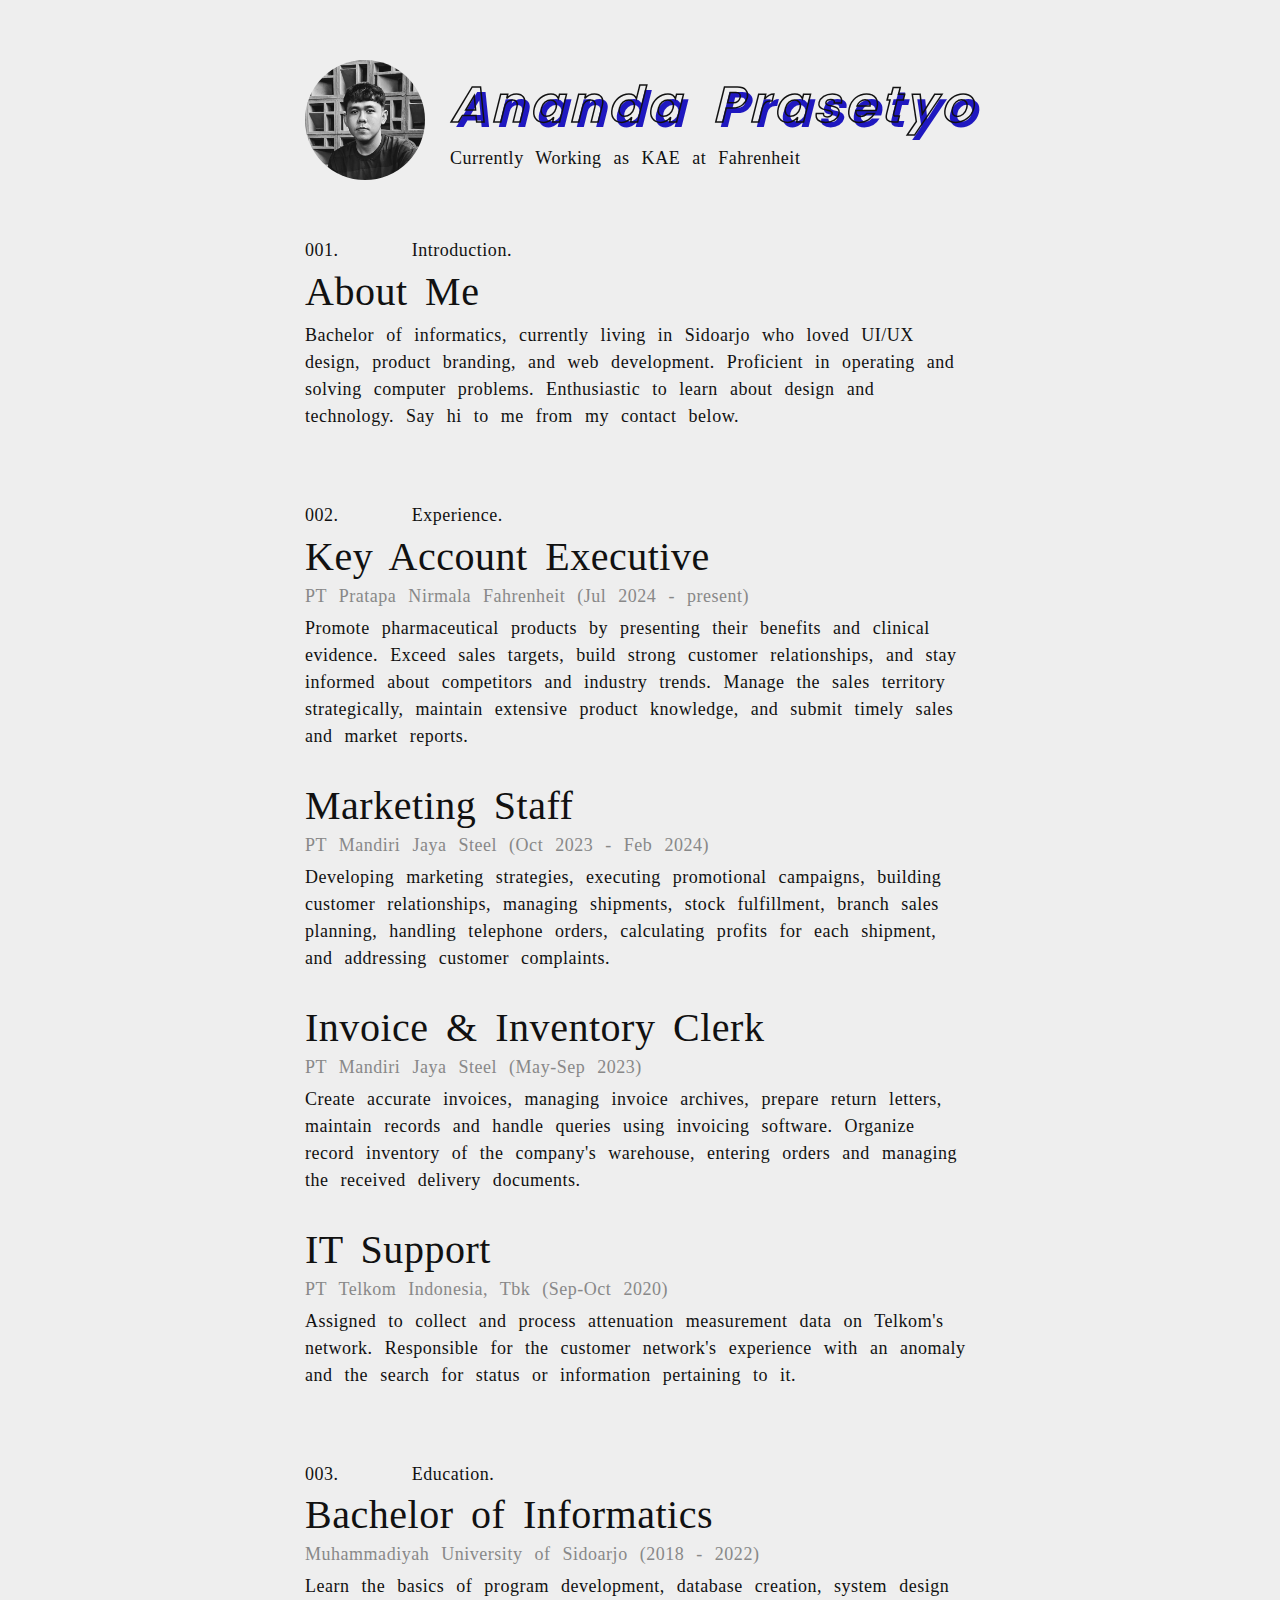
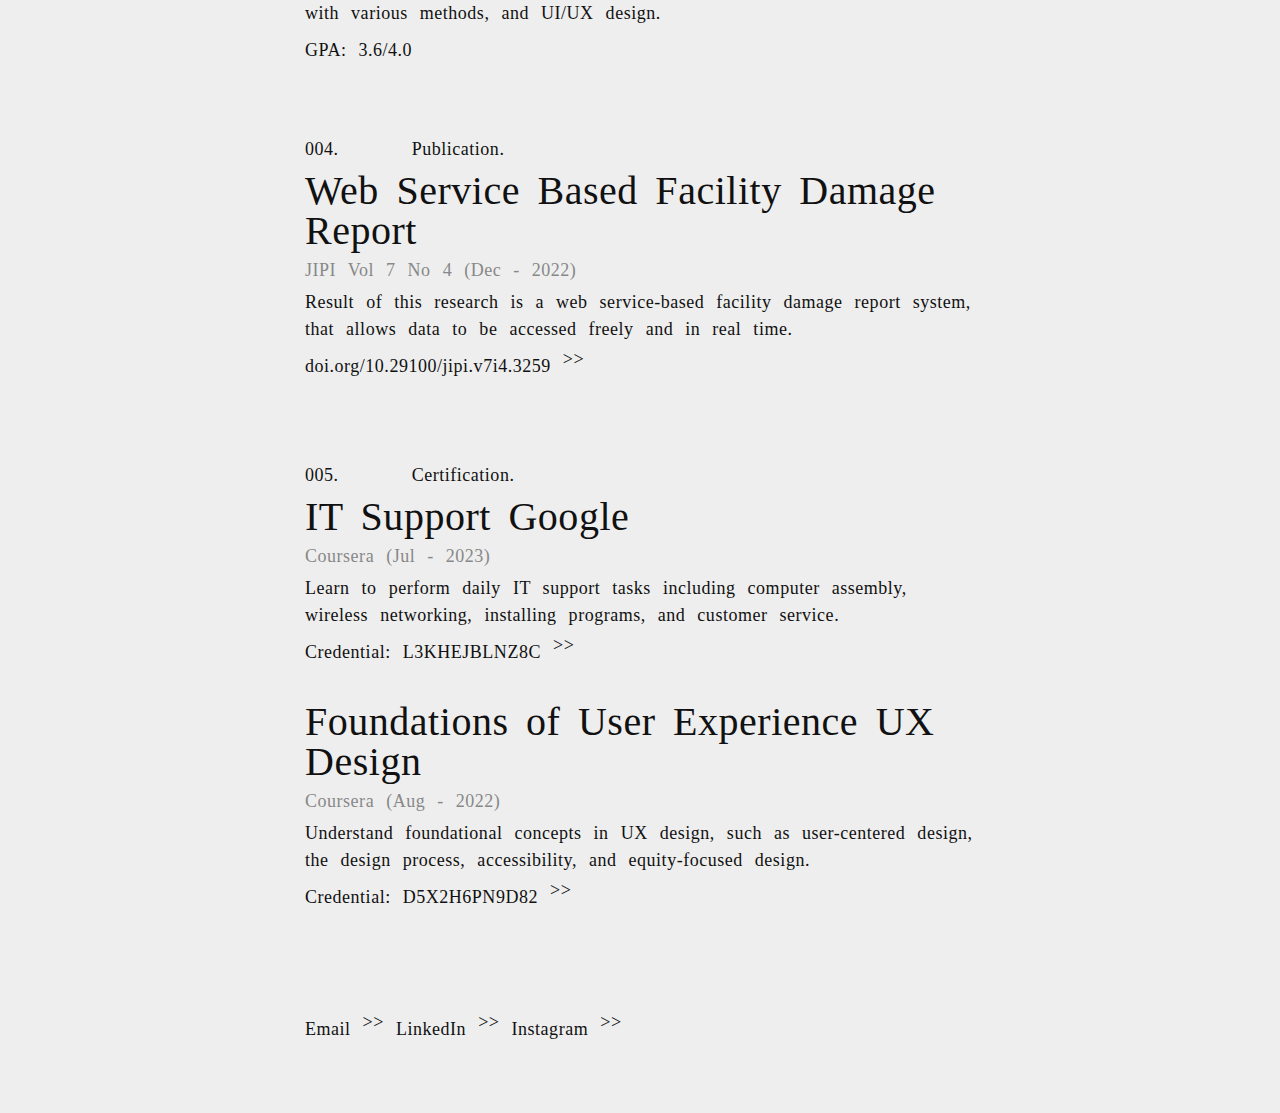
==== commit aeb5be61: "Add files via upload" ====
--- a/index.html
+++ b/index.html
@@ -1 +1 @@
-<!DOCTYPE html><html lang="en"><head><meta charset="utf-8"><title>Ananda Prasetyo</title><meta name="viewport" content="width=device-width,initial-scale=1"><link rel="stylesheet" type="text/css" href="/assets/css/main.css"><link rel="shortcut icon" href="/assets/img/common/favicon.ico" type="image/x-icon"><link rel="icon" href="/assets/img/common/favicon.ico" type="image/x-icon"><link rel="apple-touch-icon" sizes="57x57" href="/assets/img/common/apple-icon-57x57.png"><link rel="apple-touch-icon" sizes="60x60" href="/assets/img/common/apple-icon-60x60.png"><link rel="apple-touch-icon" sizes="72x72" href="/assets/img/common/apple-icon-72x72.png"><link rel="apple-touch-icon" sizes="76x76" href="/assets/img/common/apple-icon-76x76.png"><link rel="apple-touch-icon" sizes="114x114" href="/assets/img/common/apple-icon-114x114.png"><link rel="apple-touch-icon" sizes="120x120" href="/assets/img/common/apple-icon-120x120.png"><link rel="apple-touch-icon" sizes="144x144" href="/assets/img/common/apple-icon-144x144.png"><link rel="apple-touch-icon" sizes="152x152" href="/assets/img/common/apple-icon-152x152.png"><link rel="apple-touch-icon" sizes="180x180" href="/assets/img/common/apple-icon-180x180.png"><link rel="icon" type="image/png" sizes="192x192" href="/assets/img/common/android-icon-192x192.png"><link rel="icon" type="image/png" sizes="32x32" href="/assets/img/common/favicon-32x32.png"><link rel="icon" type="image/png" sizes="96x96" href="/assets/img/common/favicon-96x96.png"><link rel="icon" type="image/png" sizes="16x16" href="/assets/img/common/favicon-16x16.png"><meta name="msapplication-TileColor" content="#ffffff"><meta name="msapplication-TileImage" content="/assets/img/common/ms-icon-144x144.png"><meta name="theme-color" content="#ffffff"><meta name="description" content="Ananda Prasetyo resume including background education, profile experience and certification."><meta property="og:title" content="Ananda Prasetyo"><meta property="og:description" content="Marketing | IT Support"><meta property="og:image" content="https://ananda.vercel.app/assets/img/profile/share.webp"><meta property="og:url" content="https://ananda.vercel.app/"><meta property="og:site_name" content="anadysm"><meta property="og:type" content="website"><meta property="og:locale" content="en_ID"></head><body><div class="content-area"><div class="content-area-inner"><section id="resume"><ul class="resumes-list"><li class="resume-item"><div id="profile"><div class="showcase"><div class="item"></div><div class="item2"><h1 class="glyph">Ananda Prasetyo</h1><p class="desc">Currently Working as KAE at Fahrenheit</p></div></div></div><br><h2>001. &emsp; &emsp; Introduction.</h2><div class="well"><h3>About Me</h3><p>Bachelor of informatics, currently living in Sidoarjo who loved UI/UX design, product branding, and web development. Proficient in operating and solving computer problems. Enthusiastic to learn about design and technology. Say hi to me from my contact below.</p></div><br></li><li class="resume-item"><h2>002. &emsp; &emsp; Experience.</h2><div class="well"><h3>Key Account Executive</h3><p class="p1">PT Pratapa Nirmala Fahrenheit (Jul 2024 - present)</p><p>Promote pharmaceutical products by presenting their benefits and clinical evidence. Exceed sales targets, build strong customer relationships, and stay informed about competitors and industry trends. Manage the sales territory strategically, maintain extensive product knowledge, and submit timely sales and market reports.</p><h4>Marketing Staff</h4><p class="p1">PT Mandiri Jaya Steel (Oct 2023 - Feb 2024)</p><p>Developing marketing strategies, executing promotional campaigns, building customer relationships, managing shipments, stock fulfillment, branch sales planning, handling telephone orders, calculating profits for each shipment, and addressing customer complaints.</p><h4>Invoice & Inventory Clerk</h4><p class="p1">PT Mandiri Jaya Steel (May-Sep 2023)</p><p>Create accurate invoices, managing invoice archives, prepare return letters, maintain records and handle queries using invoicing software. Organize record inventory of the company's warehouse, entering orders and managing the received delivery documents.</p><h4>IT Support</h4><p class="p1">PT Telkom Indonesia, Tbk (Sep-Oct 2020)</p><p>Assigned to collect and process attenuation measurement data on Telkom's network. Responsible for the customer network's experience with an anomaly and the search for status or information pertaining to it.</p></div><br></li><li class="resume-item"><h2>003. &emsp; &emsp; Education.</h2><div class="well"><h3>Bachelor of Informatics</h3><p class="p1">Muhammadiyah University of Sidoarjo (2018 - 2022)</p><p>Learn the basics of program development, database creation, system design with various methods, and UI/UX design.</p><p>GPA: 3.6/4.0</p></div><br></li><li class="resume-item"><h2>004. &emsp; &emsp; Publication.</h2><div class="well"><h3>Web Service Based Facility Damage Report</h3><p class="p1">JIPI Vol 7 No 4 (Dec - 2022)</p><p>Result of this research is a web service-based facility damage report system, that allows data to be accessed freely and in real time.</p><a href="https://doi.org/10.29100/jipi.v7i4.3259" target="_blank" rel="noreferrer">doi.org/10.29100/jipi.v7i4.3259</a></div><br><br></li><li class="resume-item"><h2>005. &emsp; &emsp; Certification.</h2><div class="well"><h3>IT Support Google</h3><p class="p1">Coursera (Jul - 2023)</p><p>Learn to perform daily IT support tasks including computer assembly, wireless networking, installing programs, and customer service.</p><a href="https://coursera.org/share/62ffaac9fc0b360630d9752e799a6f7e" target="_blank" rel="noreferrer">Credential: L3KHEJBLNZ8C</a><br><h4>Foundations of User Experience UX Design</h4><p class="p1">Coursera (Aug - 2022)</p><p>Understand foundational concepts in UX design, such as user-centered design, the design process, accessibility, and equity-focused design.</p><a href="https://www.coursera.org/account/accomplishments/verify/D5X2H6PN9D82" target="_blank" rel="noreferrer">Credential: D5X2H6PN9D82</a><br></div></li><li class="resume-item"><br><br><br><br><div class="well"><a class="p2" href="mailto:anadysm@gmail.com" target="_blank" rel="noreferrer">Email</a><a class="p2" href="https://linkedin.com/in/anadysm" target="_blank" rel="noreferrer">LinkedIn</a><a class="p2" href="https://instagram.com/anadysm" target="_blank" rel="noreferrer">Instagram</a></div></li></ul></section></div></div></body></html>+<!DOCTYPE html><html lang="en"><head><meta charset="utf-8"><title>Ananda Prasetyo</title><meta name="viewport" content="width=device-width,initial-scale=1"><link rel="stylesheet" type="text/css" href="/assets/css/main.css"><link rel="shortcut icon" href="/assets/img/common/favicon.ico" type="image/x-icon"><link rel="icon" href="/assets/img/common/favicon.ico" type="image/x-icon"><link rel="apple-touch-icon" sizes="57x57" href="/assets/img/common/apple-icon-57x57.png"><link rel="apple-touch-icon" sizes="60x60" href="/assets/img/common/apple-icon-60x60.png"><link rel="apple-touch-icon" sizes="72x72" href="/assets/img/common/apple-icon-72x72.png"><link rel="apple-touch-icon" sizes="76x76" href="/assets/img/common/apple-icon-76x76.png"><link rel="apple-touch-icon" sizes="114x114" href="/assets/img/common/apple-icon-114x114.png"><link rel="apple-touch-icon" sizes="120x120" href="/assets/img/common/apple-icon-120x120.png"><link rel="apple-touch-icon" sizes="144x144" href="/assets/img/common/apple-icon-144x144.png"><link rel="apple-touch-icon" sizes="152x152" href="/assets/img/common/apple-icon-152x152.png"><link rel="apple-touch-icon" sizes="180x180" href="/assets/img/common/apple-icon-180x180.png"><link rel="icon" type="image/png" sizes="192x192" href="/assets/img/common/android-icon-192x192.png"><link rel="icon" type="image/png" sizes="32x32" href="/assets/img/common/favicon-32x32.png"><link rel="icon" type="image/png" sizes="96x96" href="/assets/img/common/favicon-96x96.png"><link rel="icon" type="image/png" sizes="16x16" href="/assets/img/common/favicon-16x16.png"><meta name="msapplication-TileColor" content="#ffffff"><meta name="msapplication-TileImage" content="/assets/img/common/ms-icon-144x144.png"><meta name="theme-color" content="#ffffff"><meta name="description" content="Ananda Prasetyo resume including background education, profile experience and certification."><meta property="og:title" content="Ananda Prasetyo"><meta property="og:description" content="Marketing | IT Support"><meta property="og:image" content="https://ananda.vercel.app/assets/img/profile/share.webp"><meta property="og:url" content="https://ananda.vercel.app/"><meta property="og:site_name" content="anadysm"><meta property="og:type" content="website"><meta property="og:locale" content="en_ID"></head><body><div class="content-area"><div class="content-area-inner"><section id="resume"><ul class="resumes-list"><li class="resume-item"><div id="profile"><div class="showcase"><div class="item"></div><div class="item2"><h1 class="glyph">Ananda Prasetyo</h1><p class="desc">Currently Working as KAE at Fahrenheit</p></div></div></div><br><h2>001. &emsp; &emsp; Introduction.</h2><div class="well"><h3>About Me</h3><p>Bachelor of informatics, currently living in Sidoarjo who loved UI/UX design, product branding, and web development. Proficient in operating and solving computer problems. Enthusiastic to learn about design and technology. Say hi to me from my contact below.</p></div><br></li><li class="resume-item"><h2>002. &emsp; &emsp; Experience.</h2><div class="well"><h3>Key Account Executive</h3><p class="p1">PT Pratapa Nirmala Fahrenheit (Jul 2024 - present)</p><p>Promote pharmaceutical products by presenting their benefits and clinical evidence. Exceed sales targets, build strong customer relationships, and stay informed about competitors and industry trends. Manage the sales territory strategically, maintain extensive product knowledge, and submit timely sales and market reports.</p><h4>Marketing Staff</h4><p class="p1">PT Mandiri Jaya Steel (Oct 2023 - Feb 2024)</p><p>Developing marketing strategies, executing promotional campaigns, building customer relationships, managing shipments, stock fulfillment, branch sales planning, handling telephone orders, calculating profits for each shipment, and addressing customer complaints.</p><h4>Invoice & Inventory Clerk</h4><p class="p1">PT Mandiri Jaya Steel (May-Sep 2023)</p><p>Create accurate invoices, managing invoice archives, prepare return letters, maintain records and handle queries using invoicing software. Organize record inventory of the company's warehouse, entering orders and managing the received delivery documents.</p><h4>IT Support</h4><p class="p1">PT Telkom Indonesia, Tbk (Sep-Oct 2020)</p><p>Assigned to collect and process attenuation measurement data on Telkom's network. Responsible for the customer network's experience with an anomaly and the search for status or information pertaining to it.</p></div><br></li><li class="resume-item"><h2>003. &emsp; &emsp; Education.</h2><div class="well"><h3>Bachelor of Informatics</h3><p class="p1">Muhammadiyah University of Sidoarjo (2018 - 2022)</p><p>Learn the basics of program development, database creation, system design with various methods, and UI/UX design.</p><p>GPA: 3.6/4.0</p></div><br></li><li class="resume-item"><h2>004. &emsp; &emsp; Publication.</h2><div class="well"><h3>Web Service Based Facility Damage Report</h3><p class="p1">JIPI Vol 7 No 4 (Dec - 2022)</p><p>Result of this research is a web service-based facility damage report system, that allows data to be accessed freely and in real time.</p><a href="https://doi.org/10.29100/jipi.v7i4.3259" target="_blank" rel="noreferrer">doi.org/10.29100/jipi.v7i4.3259</a></div><br><br></li><li class="resume-item"><h2>005. &emsp; &emsp; Certification.</h2><div class="well"><h3>IT Support Google</h3><p class="p1">Coursera (Jul - 2023)</p><p>Learn to perform daily IT support tasks including computer assembly, wireless networking, installing programs, and customer service.</p><a href="https://coursera.org/share/62ffaac9fc0b360630d9752e799a6f7e" target="_blank" rel="noreferrer">Credential: L3KHEJBLNZ8C</a><br><h4>Foundations of User Experience UX Design</h4><p class="p1">Coursera (Aug - 2022)</p><p>Understand foundational concepts in UX design, such as user-centered design, the design process, accessibility, and equity-focused design.</p><a href="https://www.coursera.org/account/accomplishments/verify/D5X2H6PN9D82" target="_blank" rel="noreferrer">Credential: D5X2H6PN9D82</a><br></div></li><li class="resume-item"><br><br><br><br><div class="well"><a class="p2" href="mailto:anadysm@gmail.com" target="_blank" rel="noreferrer">Email</a><a class="p2" href="https://linkedin.com/in/anadysm" target="_blank" rel="noreferrer"> LinkedIn</a><a class="p2" href="https://instagram.com/anadysm" target="_blank" rel="noreferrer"> Instagram</a></div></li></ul></section></div></div></body></html>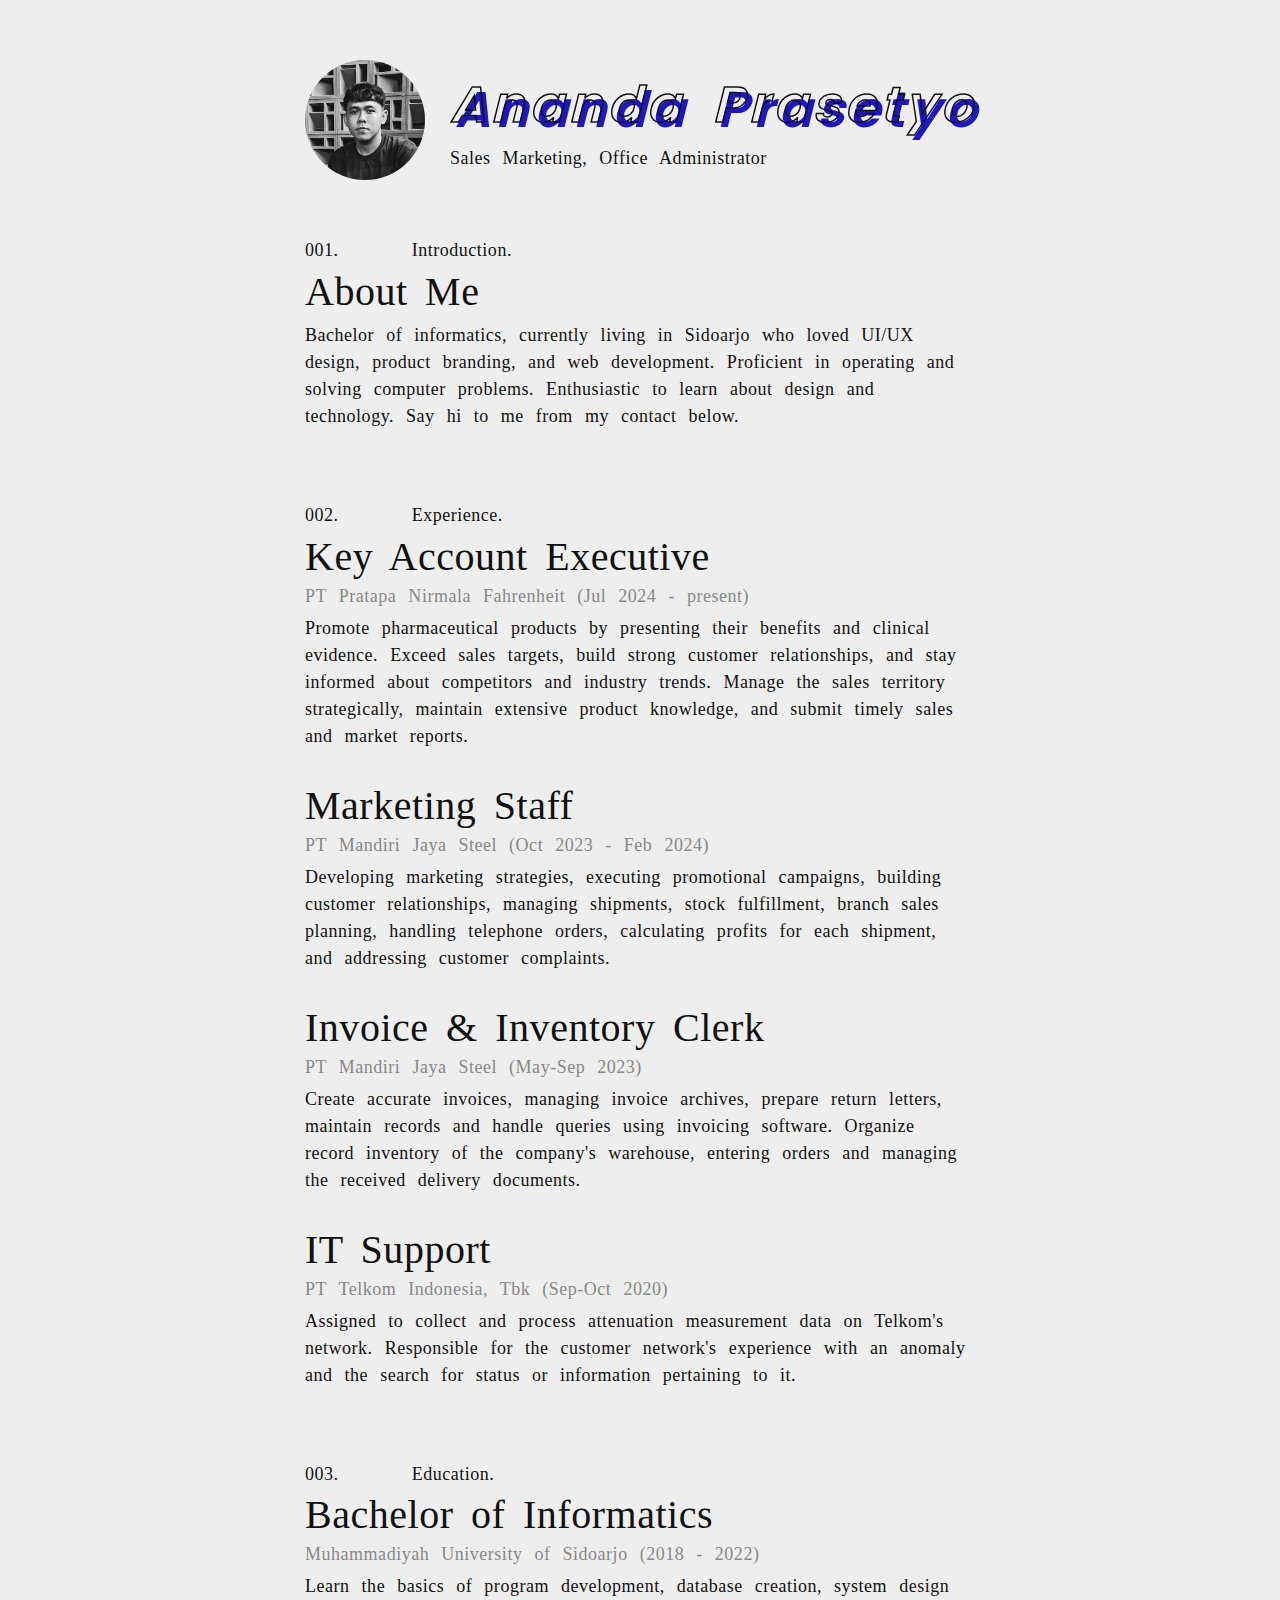
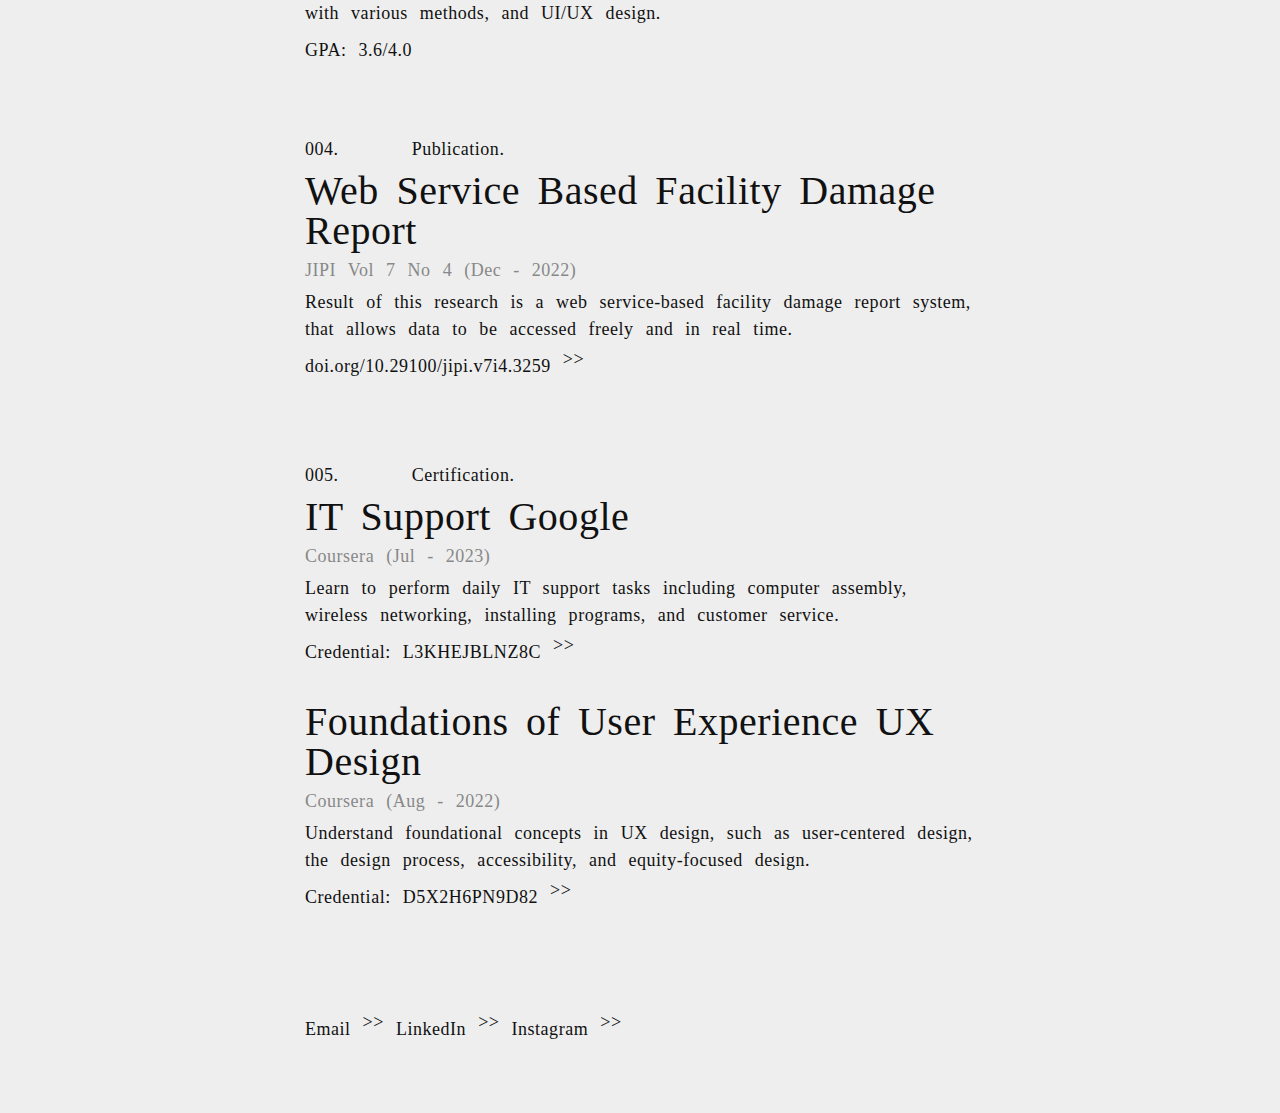
==== commit a5d1d5f7: "Update index.html" ====
--- a/index.html
+++ b/index.html
@@ -1 +1 @@
-<!DOCTYPE html><html lang="en"><head><meta charset="utf-8"><title>Ananda Prasetyo</title><meta name="viewport" content="width=device-width,initial-scale=1"><link rel="stylesheet" type="text/css" href="/assets/css/main.css"><link rel="shortcut icon" href="/assets/img/common/favicon.ico" type="image/x-icon"><link rel="icon" href="/assets/img/common/favicon.ico" type="image/x-icon"><link rel="apple-touch-icon" sizes="57x57" href="/assets/img/common/apple-icon-57x57.png"><link rel="apple-touch-icon" sizes="60x60" href="/assets/img/common/apple-icon-60x60.png"><link rel="apple-touch-icon" sizes="72x72" href="/assets/img/common/apple-icon-72x72.png"><link rel="apple-touch-icon" sizes="76x76" href="/assets/img/common/apple-icon-76x76.png"><link rel="apple-touch-icon" sizes="114x114" href="/assets/img/common/apple-icon-114x114.png"><link rel="apple-touch-icon" sizes="120x120" href="/assets/img/common/apple-icon-120x120.png"><link rel="apple-touch-icon" sizes="144x144" href="/assets/img/common/apple-icon-144x144.png"><link rel="apple-touch-icon" sizes="152x152" href="/assets/img/common/apple-icon-152x152.png"><link rel="apple-touch-icon" sizes="180x180" href="/assets/img/common/apple-icon-180x180.png"><link rel="icon" type="image/png" sizes="192x192" href="/assets/img/common/android-icon-192x192.png"><link rel="icon" type="image/png" sizes="32x32" href="/assets/img/common/favicon-32x32.png"><link rel="icon" type="image/png" sizes="96x96" href="/assets/img/common/favicon-96x96.png"><link rel="icon" type="image/png" sizes="16x16" href="/assets/img/common/favicon-16x16.png"><meta name="msapplication-TileColor" content="#ffffff"><meta name="msapplication-TileImage" content="/assets/img/common/ms-icon-144x144.png"><meta name="theme-color" content="#ffffff"><meta name="description" content="Ananda Prasetyo resume including background education, profile experience and certification."><meta property="og:title" content="Ananda Prasetyo"><meta property="og:description" content="Marketing | IT Support"><meta property="og:image" content="https://ananda.vercel.app/assets/img/profile/share.webp"><meta property="og:url" content="https://ananda.vercel.app/"><meta property="og:site_name" content="anadysm"><meta property="og:type" content="website"><meta property="og:locale" content="en_ID"></head><body><div class="content-area"><div class="content-area-inner"><section id="resume"><ul class="resumes-list"><li class="resume-item"><div id="profile"><div class="showcase"><div class="item"></div><div class="item2"><h1 class="glyph">Ananda Prasetyo</h1><p class="desc">Currently Working as KAE at Fahrenheit</p></div></div></div><br><h2>001. &emsp; &emsp; Introduction.</h2><div class="well"><h3>About Me</h3><p>Bachelor of informatics, currently living in Sidoarjo who loved UI/UX design, product branding, and web development. Proficient in operating and solving computer problems. Enthusiastic to learn about design and technology. Say hi to me from my contact below.</p></div><br></li><li class="resume-item"><h2>002. &emsp; &emsp; Experience.</h2><div class="well"><h3>Key Account Executive</h3><p class="p1">PT Pratapa Nirmala Fahrenheit (Jul 2024 - present)</p><p>Promote pharmaceutical products by presenting their benefits and clinical evidence. Exceed sales targets, build strong customer relationships, and stay informed about competitors and industry trends. Manage the sales territory strategically, maintain extensive product knowledge, and submit timely sales and market reports.</p><h4>Marketing Staff</h4><p class="p1">PT Mandiri Jaya Steel (Oct 2023 - Feb 2024)</p><p>Developing marketing strategies, executing promotional campaigns, building customer relationships, managing shipments, stock fulfillment, branch sales planning, handling telephone orders, calculating profits for each shipment, and addressing customer complaints.</p><h4>Invoice & Inventory Clerk</h4><p class="p1">PT Mandiri Jaya Steel (May-Sep 2023)</p><p>Create accurate invoices, managing invoice archives, prepare return letters, maintain records and handle queries using invoicing software. Organize record inventory of the company's warehouse, entering orders and managing the received delivery documents.</p><h4>IT Support</h4><p class="p1">PT Telkom Indonesia, Tbk (Sep-Oct 2020)</p><p>Assigned to collect and process attenuation measurement data on Telkom's network. Responsible for the customer network's experience with an anomaly and the search for status or information pertaining to it.</p></div><br></li><li class="resume-item"><h2>003. &emsp; &emsp; Education.</h2><div class="well"><h3>Bachelor of Informatics</h3><p class="p1">Muhammadiyah University of Sidoarjo (2018 - 2022)</p><p>Learn the basics of program development, database creation, system design with various methods, and UI/UX design.</p><p>GPA: 3.6/4.0</p></div><br></li><li class="resume-item"><h2>004. &emsp; &emsp; Publication.</h2><div class="well"><h3>Web Service Based Facility Damage Report</h3><p class="p1">JIPI Vol 7 No 4 (Dec - 2022)</p><p>Result of this research is a web service-based facility damage report system, that allows data to be accessed freely and in real time.</p><a href="https://doi.org/10.29100/jipi.v7i4.3259" target="_blank" rel="noreferrer">doi.org/10.29100/jipi.v7i4.3259</a></div><br><br></li><li class="resume-item"><h2>005. &emsp; &emsp; Certification.</h2><div class="well"><h3>IT Support Google</h3><p class="p1">Coursera (Jul - 2023)</p><p>Learn to perform daily IT support tasks including computer assembly, wireless networking, installing programs, and customer service.</p><a href="https://coursera.org/share/62ffaac9fc0b360630d9752e799a6f7e" target="_blank" rel="noreferrer">Credential: L3KHEJBLNZ8C</a><br><h4>Foundations of User Experience UX Design</h4><p class="p1">Coursera (Aug - 2022)</p><p>Understand foundational concepts in UX design, such as user-centered design, the design process, accessibility, and equity-focused design.</p><a href="https://www.coursera.org/account/accomplishments/verify/D5X2H6PN9D82" target="_blank" rel="noreferrer">Credential: D5X2H6PN9D82</a><br></div></li><li class="resume-item"><br><br><br><br><div class="well"><a class="p2" href="mailto:anadysm@gmail.com" target="_blank" rel="noreferrer">Email</a><a class="p2" href="https://linkedin.com/in/anadysm" target="_blank" rel="noreferrer"> LinkedIn</a><a class="p2" href="https://instagram.com/anadysm" target="_blank" rel="noreferrer"> Instagram</a></div></li></ul></section></div></div></body></html>+<!DOCTYPE html><html lang="en"><head><meta charset="utf-8"><title>Ananda Prasetyo</title><meta name="viewport" content="width=device-width,initial-scale=1"><link rel="stylesheet" type="text/css" href="/assets/css/main.css"><link rel="shortcut icon" href="/assets/img/common/favicon.ico" type="image/x-icon"><link rel="icon" href="/assets/img/common/favicon.ico" type="image/x-icon"><link rel="apple-touch-icon" sizes="57x57" href="/assets/img/common/apple-icon-57x57.png"><link rel="apple-touch-icon" sizes="60x60" href="/assets/img/common/apple-icon-60x60.png"><link rel="apple-touch-icon" sizes="72x72" href="/assets/img/common/apple-icon-72x72.png"><link rel="apple-touch-icon" sizes="76x76" href="/assets/img/common/apple-icon-76x76.png"><link rel="apple-touch-icon" sizes="114x114" href="/assets/img/common/apple-icon-114x114.png"><link rel="apple-touch-icon" sizes="120x120" href="/assets/img/common/apple-icon-120x120.png"><link rel="apple-touch-icon" sizes="144x144" href="/assets/img/common/apple-icon-144x144.png"><link rel="apple-touch-icon" sizes="152x152" href="/assets/img/common/apple-icon-152x152.png"><link rel="apple-touch-icon" sizes="180x180" href="/assets/img/common/apple-icon-180x180.png"><link rel="icon" type="image/png" sizes="192x192" href="/assets/img/common/android-icon-192x192.png"><link rel="icon" type="image/png" sizes="32x32" href="/assets/img/common/favicon-32x32.png"><link rel="icon" type="image/png" sizes="96x96" href="/assets/img/common/favicon-96x96.png"><link rel="icon" type="image/png" sizes="16x16" href="/assets/img/common/favicon-16x16.png"><meta name="msapplication-TileColor" content="#ffffff"><meta name="msapplication-TileImage" content="/assets/img/common/ms-icon-144x144.png"><meta name="theme-color" content="#ffffff"><meta name="description" content="Ananda Prasetyo resume including background education, profile experience and certification."><meta property="og:title" content="Ananda Prasetyo"><meta property="og:description" content="Marketing | IT Support"><meta property="og:image" content="https://ananda.vercel.app/assets/img/profile/share.webp"><meta property="og:url" content="https://ananda.vercel.app/"><meta property="og:site_name" content="anadysm"><meta property="og:type" content="website"><meta property="og:locale" content="en_ID"></head><body><div class="content-area"><div class="content-area-inner"><section id="resume"><ul class="resumes-list"><li class="resume-item"><div id="profile"><div class="showcase"><div class="item"></div><div class="item2"><h1 class="glyph">Ananda Prasetyo</h1><p class="desc">Sales Marketing, Office Administrator</p></div></div></div><br><h2>001. &emsp; &emsp; Introduction.</h2><div class="well"><h3>About Me</h3><p>Bachelor of informatics, currently living in Sidoarjo who loved UI/UX design, product branding, and web development. Proficient in operating and solving computer problems. Enthusiastic to learn about design and technology. Say hi to me from my contact below.</p></div><br></li><li class="resume-item"><h2>002. &emsp; &emsp; Experience.</h2><div class="well"><h3>Key Account Executive</h3><p class="p1">PT Pratapa Nirmala Fahrenheit (Jul 2024 - present)</p><p>Promote pharmaceutical products by presenting their benefits and clinical evidence. Exceed sales targets, build strong customer relationships, and stay informed about competitors and industry trends. Manage the sales territory strategically, maintain extensive product knowledge, and submit timely sales and market reports.</p><h4>Marketing Staff</h4><p class="p1">PT Mandiri Jaya Steel (Oct 2023 - Feb 2024)</p><p>Developing marketing strategies, executing promotional campaigns, building customer relationships, managing shipments, stock fulfillment, branch sales planning, handling telephone orders, calculating profits for each shipment, and addressing customer complaints.</p><h4>Invoice & Inventory Clerk</h4><p class="p1">PT Mandiri Jaya Steel (May-Sep 2023)</p><p>Create accurate invoices, managing invoice archives, prepare return letters, maintain records and handle queries using invoicing software. Organize record inventory of the company's warehouse, entering orders and managing the received delivery documents.</p><h4>IT Support</h4><p class="p1">PT Telkom Indonesia, Tbk (Sep-Oct 2020)</p><p>Assigned to collect and process attenuation measurement data on Telkom's network. Responsible for the customer network's experience with an anomaly and the search for status or information pertaining to it.</p></div><br></li><li class="resume-item"><h2>003. &emsp; &emsp; Education.</h2><div class="well"><h3>Bachelor of Informatics</h3><p class="p1">Muhammadiyah University of Sidoarjo (2018 - 2022)</p><p>Learn the basics of program development, database creation, system design with various methods, and UI/UX design.</p><p>GPA: 3.6/4.0</p></div><br></li><li class="resume-item"><h2>004. &emsp; &emsp; Publication.</h2><div class="well"><h3>Web Service Based Facility Damage Report</h3><p class="p1">JIPI Vol 7 No 4 (Dec - 2022)</p><p>Result of this research is a web service-based facility damage report system, that allows data to be accessed freely and in real time.</p><a href="https://doi.org/10.29100/jipi.v7i4.3259" target="_blank" rel="noreferrer">doi.org/10.29100/jipi.v7i4.3259</a></div><br><br></li><li class="resume-item"><h2>005. &emsp; &emsp; Certification.</h2><div class="well"><h3>IT Support Google</h3><p class="p1">Coursera (Jul - 2023)</p><p>Learn to perform daily IT support tasks including computer assembly, wireless networking, installing programs, and customer service.</p><a href="https://coursera.org/share/62ffaac9fc0b360630d9752e799a6f7e" target="_blank" rel="noreferrer">Credential: L3KHEJBLNZ8C</a><br><h4>Foundations of User Experience UX Design</h4><p class="p1">Coursera (Aug - 2022)</p><p>Understand foundational concepts in UX design, such as user-centered design, the design process, accessibility, and equity-focused design.</p><a href="https://www.coursera.org/account/accomplishments/verify/D5X2H6PN9D82" target="_blank" rel="noreferrer">Credential: D5X2H6PN9D82</a><br></div></li><li class="resume-item"><br><br><br><br><div class="well"><a class="p2" href="mailto:anadysm@gmail.com" target="_blank" rel="noreferrer">Email</a><a class="p2" href="https://linkedin.com/in/anadysm" target="_blank" rel="noreferrer"> LinkedIn</a><a class="p2" href="https://instagram.com/anadysm" target="_blank" rel="noreferrer"> Instagram</a></div></li></ul></section></div></div></body></html>
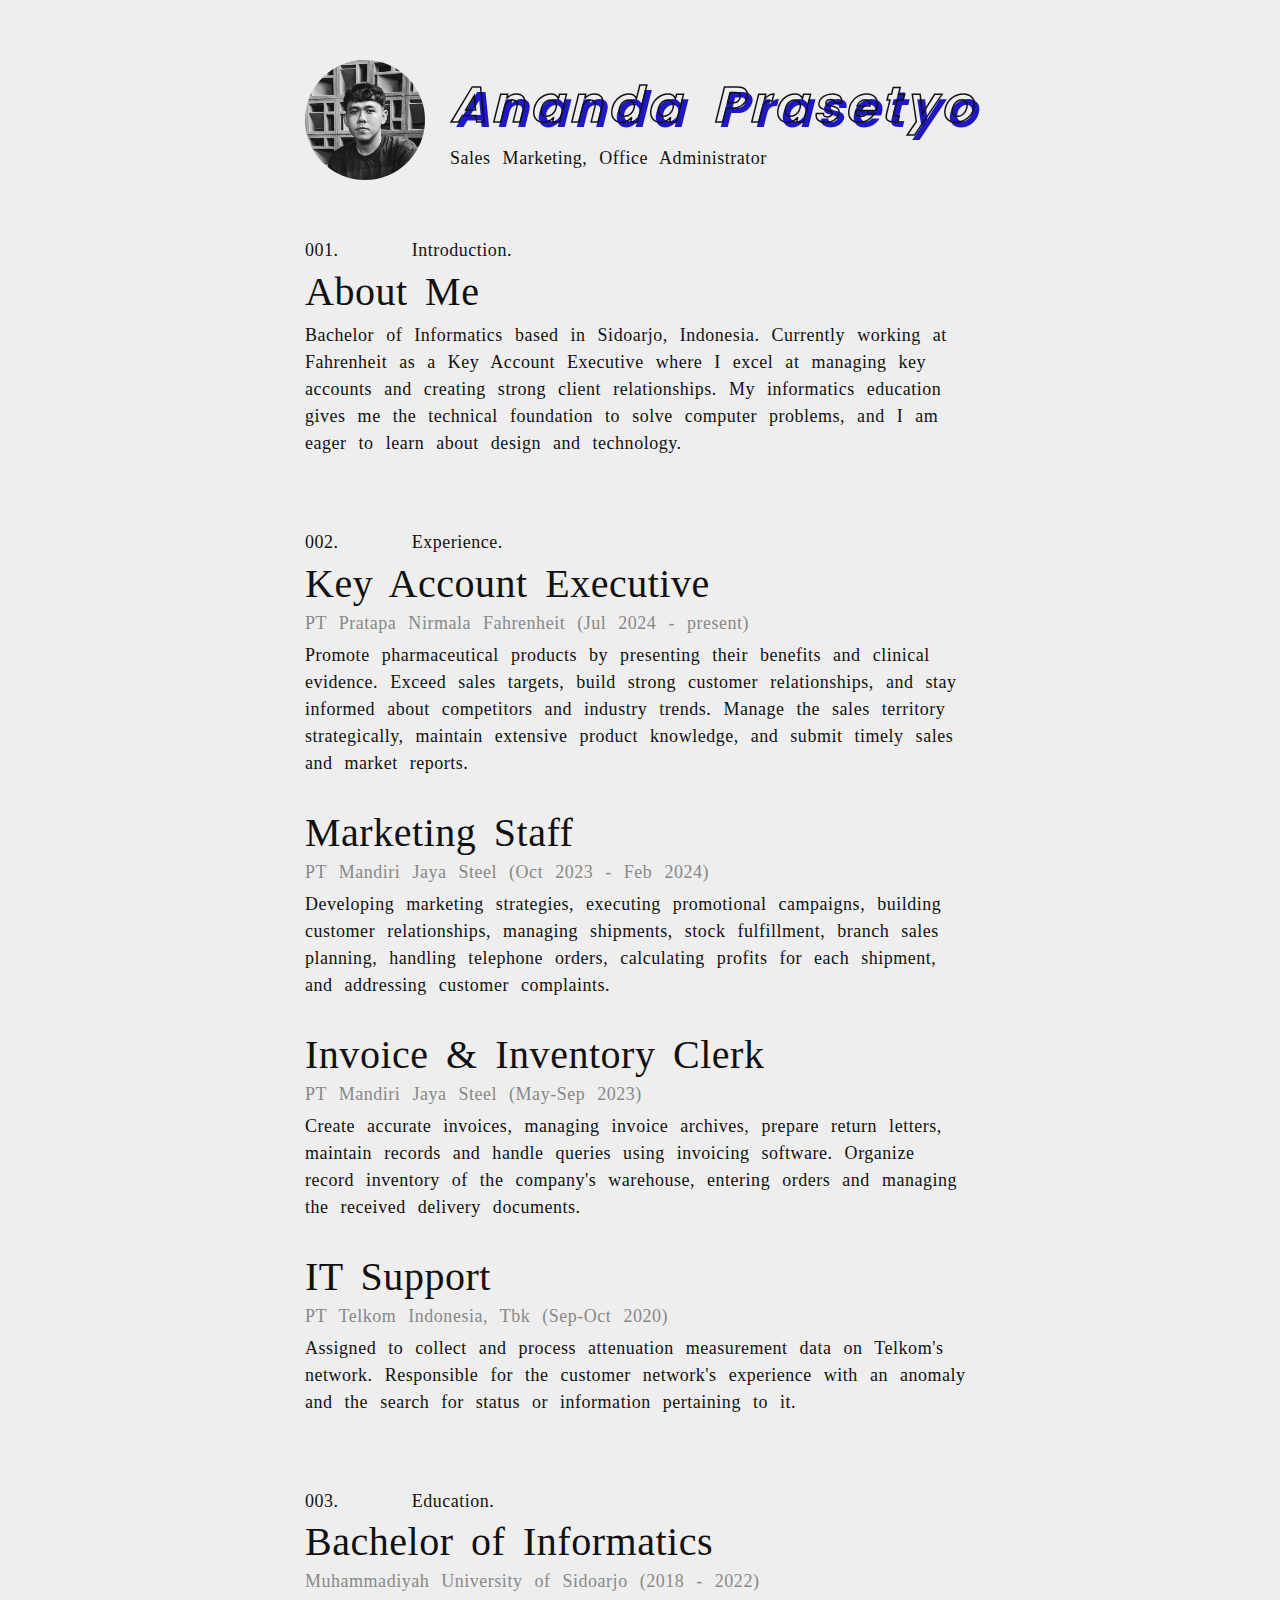
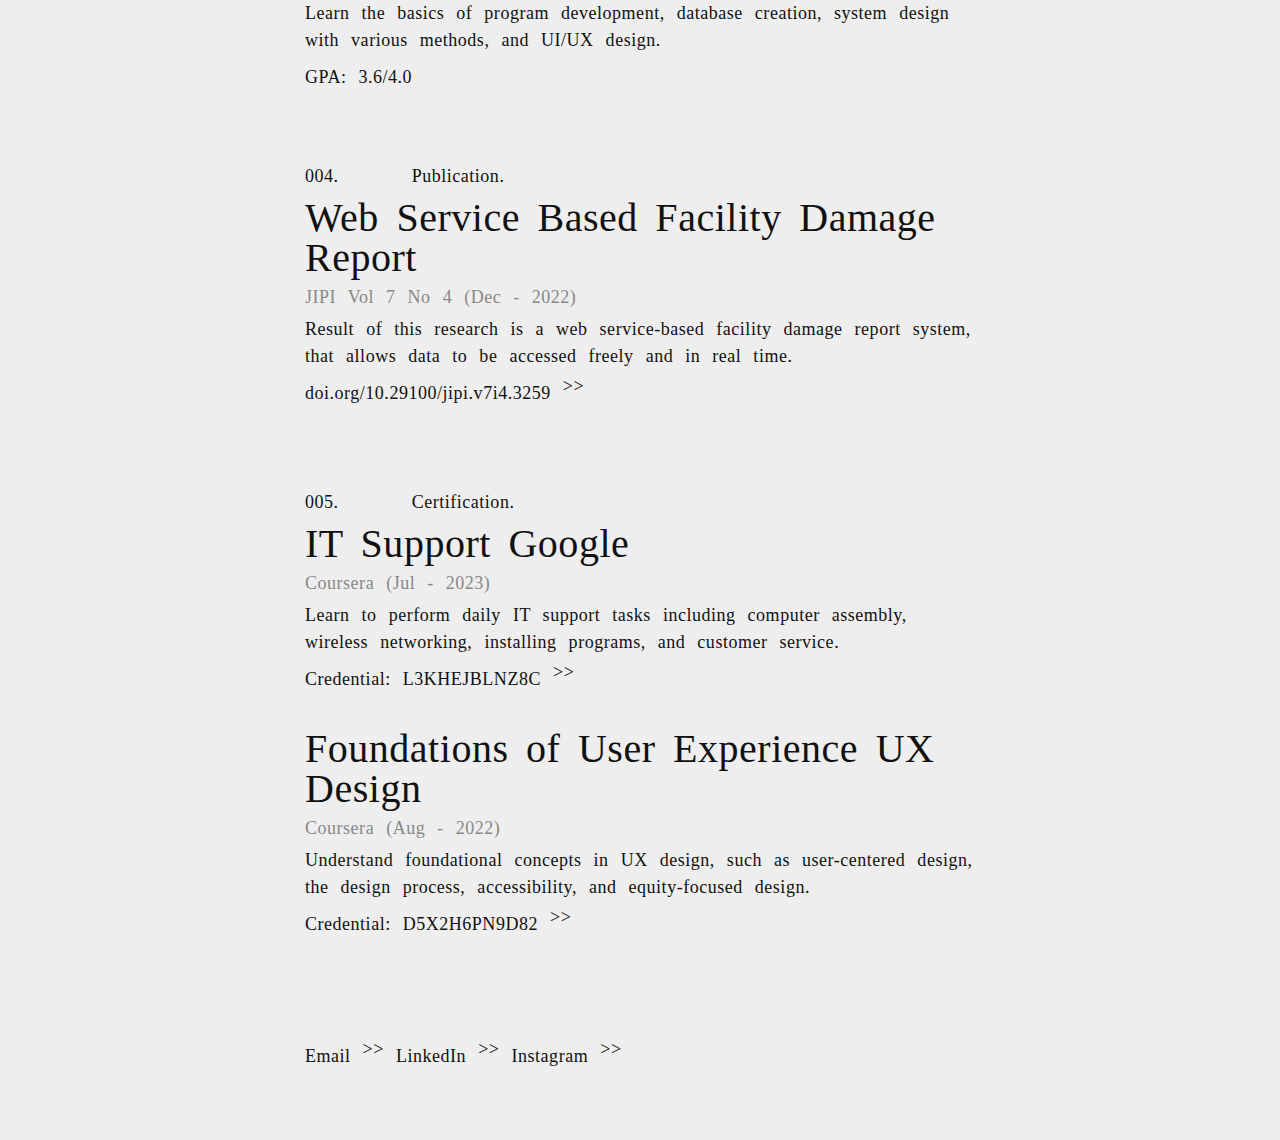
==== commit 22c87c85: "Update index.html" ====
--- a/index.html
+++ b/index.html
@@ -1 +1 @@
-<!DOCTYPE html><html lang="en"><head><meta charset="utf-8"><title>Ananda Prasetyo</title><meta name="viewport" content="width=device-width,initial-scale=1"><link rel="stylesheet" type="text/css" href="/assets/css/main.css"><link rel="shortcut icon" href="/assets/img/common/favicon.ico" type="image/x-icon"><link rel="icon" href="/assets/img/common/favicon.ico" type="image/x-icon"><link rel="apple-touch-icon" sizes="57x57" href="/assets/img/common/apple-icon-57x57.png"><link rel="apple-touch-icon" sizes="60x60" href="/assets/img/common/apple-icon-60x60.png"><link rel="apple-touch-icon" sizes="72x72" href="/assets/img/common/apple-icon-72x72.png"><link rel="apple-touch-icon" sizes="76x76" href="/assets/img/common/apple-icon-76x76.png"><link rel="apple-touch-icon" sizes="114x114" href="/assets/img/common/apple-icon-114x114.png"><link rel="apple-touch-icon" sizes="120x120" href="/assets/img/common/apple-icon-120x120.png"><link rel="apple-touch-icon" sizes="144x144" href="/assets/img/common/apple-icon-144x144.png"><link rel="apple-touch-icon" sizes="152x152" href="/assets/img/common/apple-icon-152x152.png"><link rel="apple-touch-icon" sizes="180x180" href="/assets/img/common/apple-icon-180x180.png"><link rel="icon" type="image/png" sizes="192x192" href="/assets/img/common/android-icon-192x192.png"><link rel="icon" type="image/png" sizes="32x32" href="/assets/img/common/favicon-32x32.png"><link rel="icon" type="image/png" sizes="96x96" href="/assets/img/common/favicon-96x96.png"><link rel="icon" type="image/png" sizes="16x16" href="/assets/img/common/favicon-16x16.png"><meta name="msapplication-TileColor" content="#ffffff"><meta name="msapplication-TileImage" content="/assets/img/common/ms-icon-144x144.png"><meta name="theme-color" content="#ffffff"><meta name="description" content="Ananda Prasetyo resume including background education, profile experience and certification."><meta property="og:title" content="Ananda Prasetyo"><meta property="og:description" content="Marketing | IT Support"><meta property="og:image" content="https://ananda.vercel.app/assets/img/profile/share.webp"><meta property="og:url" content="https://ananda.vercel.app/"><meta property="og:site_name" content="anadysm"><meta property="og:type" content="website"><meta property="og:locale" content="en_ID"></head><body><div class="content-area"><div class="content-area-inner"><section id="resume"><ul class="resumes-list"><li class="resume-item"><div id="profile"><div class="showcase"><div class="item"></div><div class="item2"><h1 class="glyph">Ananda Prasetyo</h1><p class="desc">Sales Marketing, Office Administrator</p></div></div></div><br><h2>001. &emsp; &emsp; Introduction.</h2><div class="well"><h3>About Me</h3><p>Bachelor of informatics, currently living in Sidoarjo who loved UI/UX design, product branding, and web development. Proficient in operating and solving computer problems. Enthusiastic to learn about design and technology. Say hi to me from my contact below.</p></div><br></li><li class="resume-item"><h2>002. &emsp; &emsp; Experience.</h2><div class="well"><h3>Key Account Executive</h3><p class="p1">PT Pratapa Nirmala Fahrenheit (Jul 2024 - present)</p><p>Promote pharmaceutical products by presenting their benefits and clinical evidence. Exceed sales targets, build strong customer relationships, and stay informed about competitors and industry trends. Manage the sales territory strategically, maintain extensive product knowledge, and submit timely sales and market reports.</p><h4>Marketing Staff</h4><p class="p1">PT Mandiri Jaya Steel (Oct 2023 - Feb 2024)</p><p>Developing marketing strategies, executing promotional campaigns, building customer relationships, managing shipments, stock fulfillment, branch sales planning, handling telephone orders, calculating profits for each shipment, and addressing customer complaints.</p><h4>Invoice & Inventory Clerk</h4><p class="p1">PT Mandiri Jaya Steel (May-Sep 2023)</p><p>Create accurate invoices, managing invoice archives, prepare return letters, maintain records and handle queries using invoicing software. Organize record inventory of the company's warehouse, entering orders and managing the received delivery documents.</p><h4>IT Support</h4><p class="p1">PT Telkom Indonesia, Tbk (Sep-Oct 2020)</p><p>Assigned to collect and process attenuation measurement data on Telkom's network. Responsible for the customer network's experience with an anomaly and the search for status or information pertaining to it.</p></div><br></li><li class="resume-item"><h2>003. &emsp; &emsp; Education.</h2><div class="well"><h3>Bachelor of Informatics</h3><p class="p1">Muhammadiyah University of Sidoarjo (2018 - 2022)</p><p>Learn the basics of program development, database creation, system design with various methods, and UI/UX design.</p><p>GPA: 3.6/4.0</p></div><br></li><li class="resume-item"><h2>004. &emsp; &emsp; Publication.</h2><div class="well"><h3>Web Service Based Facility Damage Report</h3><p class="p1">JIPI Vol 7 No 4 (Dec - 2022)</p><p>Result of this research is a web service-based facility damage report system, that allows data to be accessed freely and in real time.</p><a href="https://doi.org/10.29100/jipi.v7i4.3259" target="_blank" rel="noreferrer">doi.org/10.29100/jipi.v7i4.3259</a></div><br><br></li><li class="resume-item"><h2>005. &emsp; &emsp; Certification.</h2><div class="well"><h3>IT Support Google</h3><p class="p1">Coursera (Jul - 2023)</p><p>Learn to perform daily IT support tasks including computer assembly, wireless networking, installing programs, and customer service.</p><a href="https://coursera.org/share/62ffaac9fc0b360630d9752e799a6f7e" target="_blank" rel="noreferrer">Credential: L3KHEJBLNZ8C</a><br><h4>Foundations of User Experience UX Design</h4><p class="p1">Coursera (Aug - 2022)</p><p>Understand foundational concepts in UX design, such as user-centered design, the design process, accessibility, and equity-focused design.</p><a href="https://www.coursera.org/account/accomplishments/verify/D5X2H6PN9D82" target="_blank" rel="noreferrer">Credential: D5X2H6PN9D82</a><br></div></li><li class="resume-item"><br><br><br><br><div class="well"><a class="p2" href="mailto:anadysm@gmail.com" target="_blank" rel="noreferrer">Email</a><a class="p2" href="https://linkedin.com/in/anadysm" target="_blank" rel="noreferrer"> LinkedIn</a><a class="p2" href="https://instagram.com/anadysm" target="_blank" rel="noreferrer"> Instagram</a></div></li></ul></section></div></div></body></html>
+<!DOCTYPE html><html lang="en"><head><meta charset="utf-8"><title>Ananda Prasetyo</title><meta name="viewport" content="width=device-width,initial-scale=1"><link rel="stylesheet" type="text/css" href="/assets/css/main.css"><link rel="shortcut icon" href="/assets/img/common/favicon.ico" type="image/x-icon"><link rel="icon" href="/assets/img/common/favicon.ico" type="image/x-icon"><link rel="apple-touch-icon" sizes="57x57" href="/assets/img/common/apple-icon-57x57.png"><link rel="apple-touch-icon" sizes="60x60" href="/assets/img/common/apple-icon-60x60.png"><link rel="apple-touch-icon" sizes="72x72" href="/assets/img/common/apple-icon-72x72.png"><link rel="apple-touch-icon" sizes="76x76" href="/assets/img/common/apple-icon-76x76.png"><link rel="apple-touch-icon" sizes="114x114" href="/assets/img/common/apple-icon-114x114.png"><link rel="apple-touch-icon" sizes="120x120" href="/assets/img/common/apple-icon-120x120.png"><link rel="apple-touch-icon" sizes="144x144" href="/assets/img/common/apple-icon-144x144.png"><link rel="apple-touch-icon" sizes="152x152" href="/assets/img/common/apple-icon-152x152.png"><link rel="apple-touch-icon" sizes="180x180" href="/assets/img/common/apple-icon-180x180.png"><link rel="icon" type="image/png" sizes="192x192" href="/assets/img/common/android-icon-192x192.png"><link rel="icon" type="image/png" sizes="32x32" href="/assets/img/common/favicon-32x32.png"><link rel="icon" type="image/png" sizes="96x96" href="/assets/img/common/favicon-96x96.png"><link rel="icon" type="image/png" sizes="16x16" href="/assets/img/common/favicon-16x16.png"><meta name="msapplication-TileColor" content="#ffffff"><meta name="msapplication-TileImage" content="/assets/img/common/ms-icon-144x144.png"><meta name="theme-color" content="#ffffff"><meta name="description" content="Ananda Prasetyo resume including background education, profile experience and certification."><meta property="og:title" content="Ananda Prasetyo"><meta property="og:description" content="Sales Marketing, Office Administrator"><meta property="og:image" content="https://ananda.vercel.app/assets/img/profile/share.webp"><meta property="og:url" content="https://ananda.vercel.app/"><meta property="og:site_name" content="anadysm"><meta property="og:type" content="website"><meta property="og:locale" content="en_ID"></head><body><div class="content-area"><div class="content-area-inner"><section id="resume"><ul class="resumes-list"><li class="resume-item"><div id="profile"><div class="showcase"><div class="item"></div><div class="item2"><h1 class="glyph">Ananda Prasetyo</h1><p class="desc">Sales Marketing, Office Administrator</p></div></div></div><br><h2>001. &emsp; &emsp; Introduction.</h2><div class="well"><h3>About Me</h3><p>Bachelor of Informatics based in Sidoarjo, Indonesia. Currently working at Fahrenheit as a Key Account Executive where I excel at managing key accounts and creating strong client relationships. My informatics education gives me the technical foundation to solve computer problems, and I am eager to learn about design and technology.</p></div><br></li><li class="resume-item"><h2>002. &emsp; &emsp; Experience.</h2><div class="well"><h3>Key Account Executive</h3><p class="p1">PT Pratapa Nirmala Fahrenheit (Jul 2024 - present)</p><p>Promote pharmaceutical products by presenting their benefits and clinical evidence. Exceed sales targets, build strong customer relationships, and stay informed about competitors and industry trends. Manage the sales territory strategically, maintain extensive product knowledge, and submit timely sales and market reports.</p><h4>Marketing Staff</h4><p class="p1">PT Mandiri Jaya Steel (Oct 2023 - Feb 2024)</p><p>Developing marketing strategies, executing promotional campaigns, building customer relationships, managing shipments, stock fulfillment, branch sales planning, handling telephone orders, calculating profits for each shipment, and addressing customer complaints.</p><h4>Invoice & Inventory Clerk</h4><p class="p1">PT Mandiri Jaya Steel (May-Sep 2023)</p><p>Create accurate invoices, managing invoice archives, prepare return letters, maintain records and handle queries using invoicing software. Organize record inventory of the company's warehouse, entering orders and managing the received delivery documents.</p><h4>IT Support</h4><p class="p1">PT Telkom Indonesia, Tbk (Sep-Oct 2020)</p><p>Assigned to collect and process attenuation measurement data on Telkom's network. Responsible for the customer network's experience with an anomaly and the search for status or information pertaining to it.</p></div><br></li><li class="resume-item"><h2>003. &emsp; &emsp; Education.</h2><div class="well"><h3>Bachelor of Informatics</h3><p class="p1">Muhammadiyah University of Sidoarjo (2018 - 2022)</p><p>Learn the basics of program development, database creation, system design with various methods, and UI/UX design.</p><p>GPA: 3.6/4.0</p></div><br></li><li class="resume-item"><h2>004. &emsp; &emsp; Publication.</h2><div class="well"><h3>Web Service Based Facility Damage Report</h3><p class="p1">JIPI Vol 7 No 4 (Dec - 2022)</p><p>Result of this research is a web service-based facility damage report system, that allows data to be accessed freely and in real time.</p><a href="https://doi.org/10.29100/jipi.v7i4.3259" target="_blank" rel="noreferrer">doi.org/10.29100/jipi.v7i4.3259</a></div><br><br></li><li class="resume-item"><h2>005. &emsp; &emsp; Certification.</h2><div class="well"><h3>IT Support Google</h3><p class="p1">Coursera (Jul - 2023)</p><p>Learn to perform daily IT support tasks including computer assembly, wireless networking, installing programs, and customer service.</p><a href="https://coursera.org/share/62ffaac9fc0b360630d9752e799a6f7e" target="_blank" rel="noreferrer">Credential: L3KHEJBLNZ8C</a><br><h4>Foundations of User Experience UX Design</h4><p class="p1">Coursera (Aug - 2022)</p><p>Understand foundational concepts in UX design, such as user-centered design, the design process, accessibility, and equity-focused design.</p><a href="https://www.coursera.org/account/accomplishments/verify/D5X2H6PN9D82" target="_blank" rel="noreferrer">Credential: D5X2H6PN9D82</a><br></div></li><li class="resume-item"><br><br><br><br><div class="well"><a class="p2" href="mailto:anadysm@gmail.com" target="_blank" rel="noreferrer">Email</a><a class="p2" href="https://linkedin.com/in/anadysm" target="_blank" rel="noreferrer"> LinkedIn</a><a class="p2" href="https://instagram.com/anadysm" target="_blank" rel="noreferrer"> Instagram</a></div></li></ul></section></div></div></body></html>
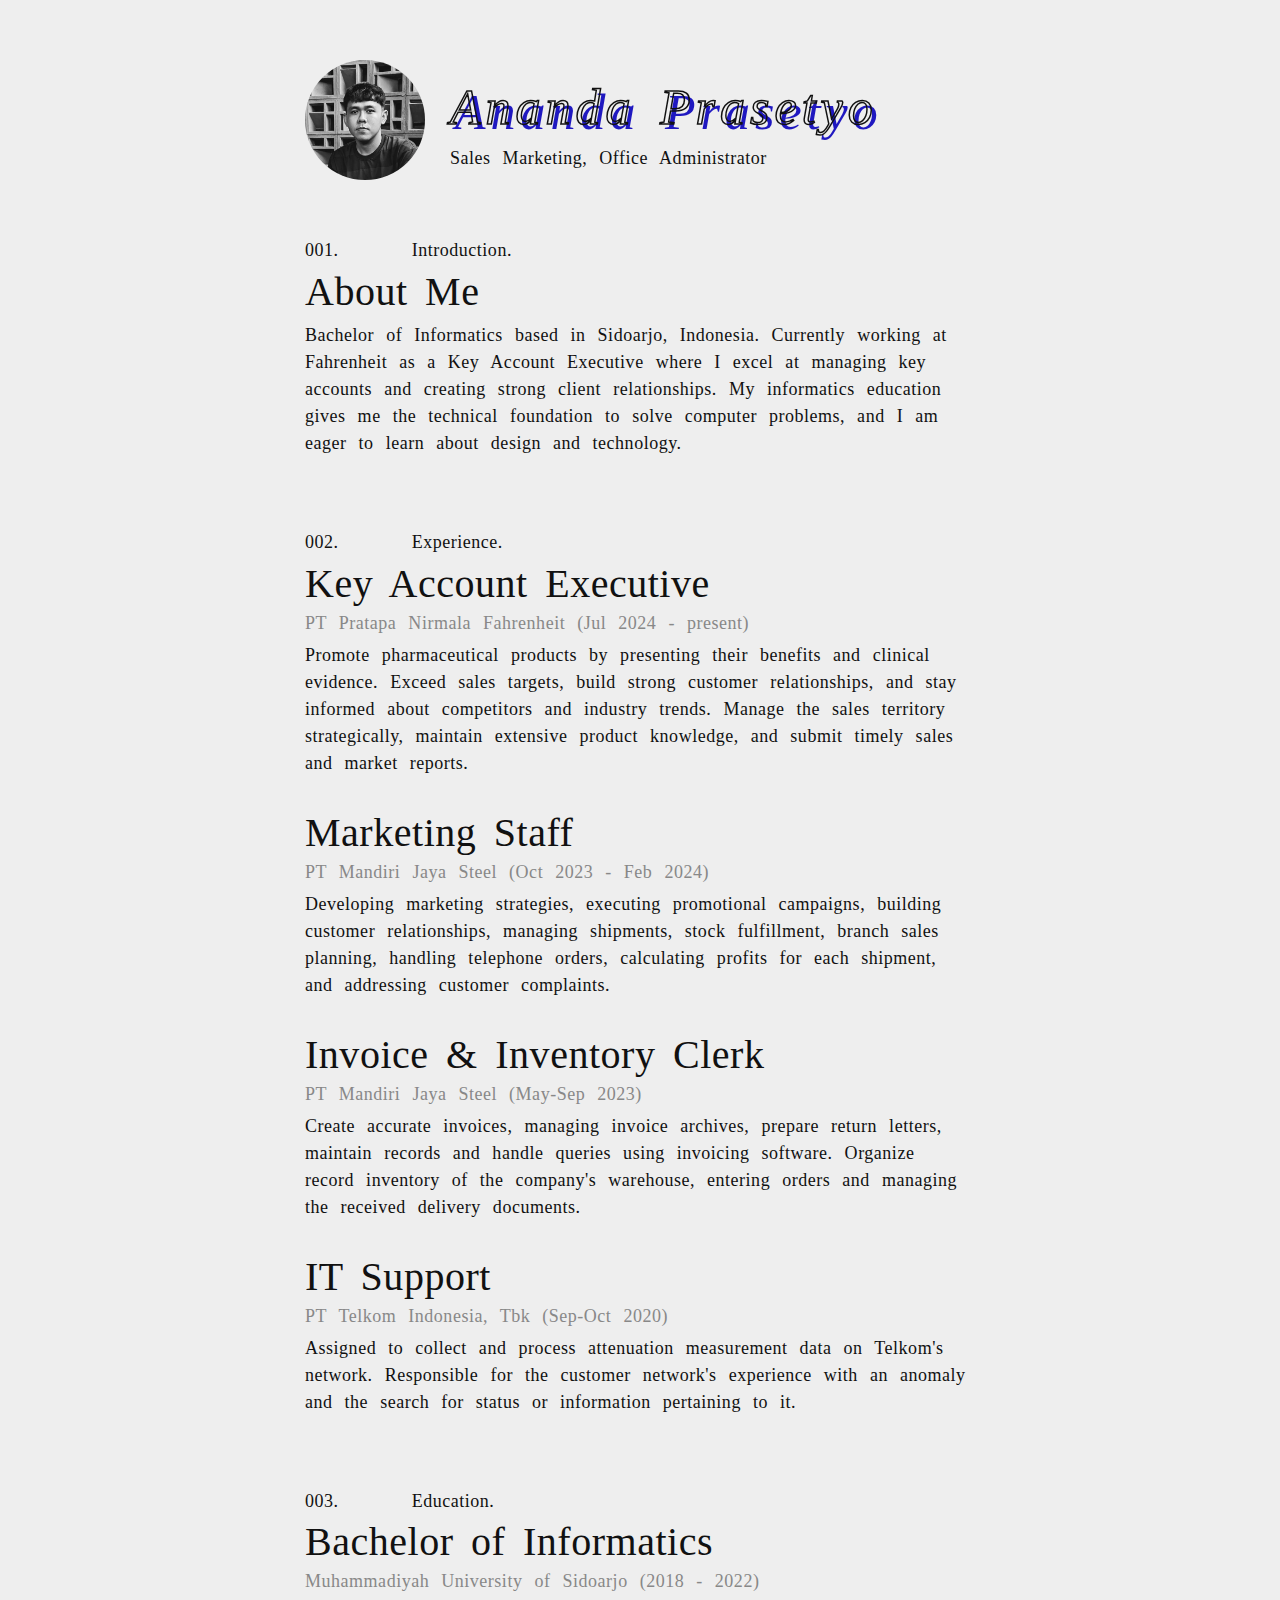
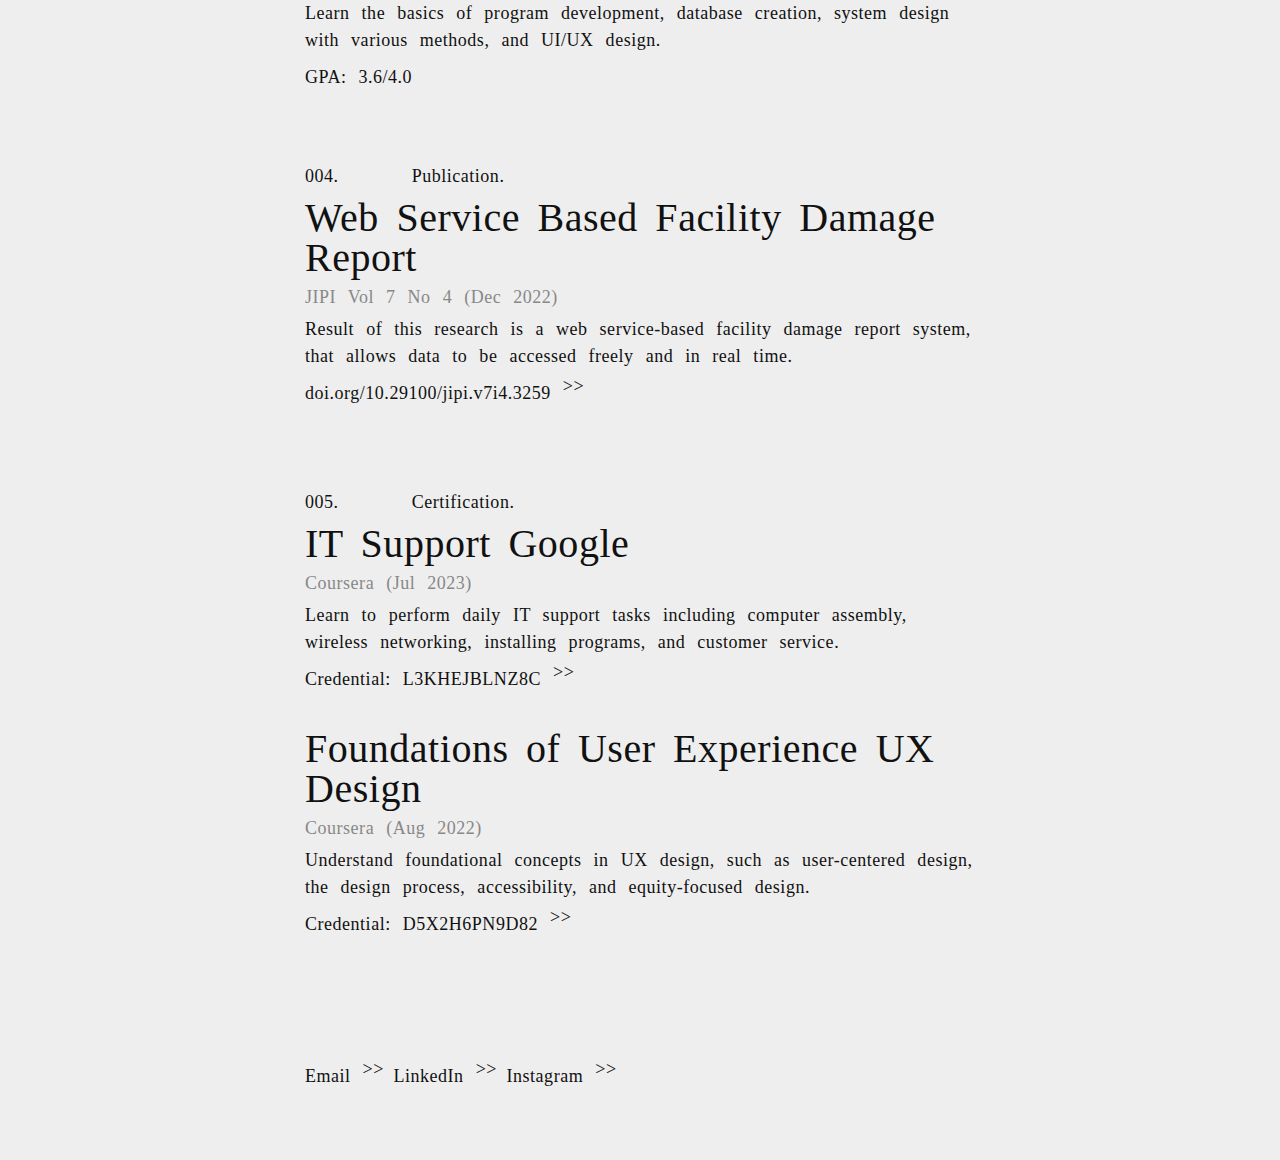
==== commit c2baa782: "Add files via upload" ====
--- a/index.html
+++ b/index.html
@@ -1 +1 @@
-<!DOCTYPE html><html lang="en"><head><meta charset="utf-8"><title>Ananda Prasetyo</title><meta name="viewport" content="width=device-width,initial-scale=1"><link rel="stylesheet" type="text/css" href="/assets/css/main.css"><link rel="shortcut icon" href="/assets/img/common/favicon.ico" type="image/x-icon"><link rel="icon" href="/assets/img/common/favicon.ico" type="image/x-icon"><link rel="apple-touch-icon" sizes="57x57" href="/assets/img/common/apple-icon-57x57.png"><link rel="apple-touch-icon" sizes="60x60" href="/assets/img/common/apple-icon-60x60.png"><link rel="apple-touch-icon" sizes="72x72" href="/assets/img/common/apple-icon-72x72.png"><link rel="apple-touch-icon" sizes="76x76" href="/assets/img/common/apple-icon-76x76.png"><link rel="apple-touch-icon" sizes="114x114" href="/assets/img/common/apple-icon-114x114.png"><link rel="apple-touch-icon" sizes="120x120" href="/assets/img/common/apple-icon-120x120.png"><link rel="apple-touch-icon" sizes="144x144" href="/assets/img/common/apple-icon-144x144.png"><link rel="apple-touch-icon" sizes="152x152" href="/assets/img/common/apple-icon-152x152.png"><link rel="apple-touch-icon" sizes="180x180" href="/assets/img/common/apple-icon-180x180.png"><link rel="icon" type="image/png" sizes="192x192" href="/assets/img/common/android-icon-192x192.png"><link rel="icon" type="image/png" sizes="32x32" href="/assets/img/common/favicon-32x32.png"><link rel="icon" type="image/png" sizes="96x96" href="/assets/img/common/favicon-96x96.png"><link rel="icon" type="image/png" sizes="16x16" href="/assets/img/common/favicon-16x16.png"><meta name="msapplication-TileColor" content="#ffffff"><meta name="msapplication-TileImage" content="/assets/img/common/ms-icon-144x144.png"><meta name="theme-color" content="#ffffff"><meta name="description" content="Ananda Prasetyo resume including background education, profile experience and certification."><meta property="og:title" content="Ananda Prasetyo"><meta property="og:description" content="Sales Marketing, Office Administrator"><meta property="og:image" content="https://ananda.vercel.app/assets/img/profile/share.webp"><meta property="og:url" content="https://ananda.vercel.app/"><meta property="og:site_name" content="anadysm"><meta property="og:type" content="website"><meta property="og:locale" content="en_ID"></head><body><div class="content-area"><div class="content-area-inner"><section id="resume"><ul class="resumes-list"><li class="resume-item"><div id="profile"><div class="showcase"><div class="item"></div><div class="item2"><h1 class="glyph">Ananda Prasetyo</h1><p class="desc">Sales Marketing, Office Administrator</p></div></div></div><br><h2>001. &emsp; &emsp; Introduction.</h2><div class="well"><h3>About Me</h3><p>Bachelor of Informatics based in Sidoarjo, Indonesia. Currently working at Fahrenheit as a Key Account Executive where I excel at managing key accounts and creating strong client relationships. My informatics education gives me the technical foundation to solve computer problems, and I am eager to learn about design and technology.</p></div><br></li><li class="resume-item"><h2>002. &emsp; &emsp; Experience.</h2><div class="well"><h3>Key Account Executive</h3><p class="p1">PT Pratapa Nirmala Fahrenheit (Jul 2024 - present)</p><p>Promote pharmaceutical products by presenting their benefits and clinical evidence. Exceed sales targets, build strong customer relationships, and stay informed about competitors and industry trends. Manage the sales territory strategically, maintain extensive product knowledge, and submit timely sales and market reports.</p><h4>Marketing Staff</h4><p class="p1">PT Mandiri Jaya Steel (Oct 2023 - Feb 2024)</p><p>Developing marketing strategies, executing promotional campaigns, building customer relationships, managing shipments, stock fulfillment, branch sales planning, handling telephone orders, calculating profits for each shipment, and addressing customer complaints.</p><h4>Invoice & Inventory Clerk</h4><p class="p1">PT Mandiri Jaya Steel (May-Sep 2023)</p><p>Create accurate invoices, managing invoice archives, prepare return letters, maintain records and handle queries using invoicing software. Organize record inventory of the company's warehouse, entering orders and managing the received delivery documents.</p><h4>IT Support</h4><p class="p1">PT Telkom Indonesia, Tbk (Sep-Oct 2020)</p><p>Assigned to collect and process attenuation measurement data on Telkom's network. Responsible for the customer network's experience with an anomaly and the search for status or information pertaining to it.</p></div><br></li><li class="resume-item"><h2>003. &emsp; &emsp; Education.</h2><div class="well"><h3>Bachelor of Informatics</h3><p class="p1">Muhammadiyah University of Sidoarjo (2018 - 2022)</p><p>Learn the basics of program development, database creation, system design with various methods, and UI/UX design.</p><p>GPA: 3.6/4.0</p></div><br></li><li class="resume-item"><h2>004. &emsp; &emsp; Publication.</h2><div class="well"><h3>Web Service Based Facility Damage Report</h3><p class="p1">JIPI Vol 7 No 4 (Dec - 2022)</p><p>Result of this research is a web service-based facility damage report system, that allows data to be accessed freely and in real time.</p><a href="https://doi.org/10.29100/jipi.v7i4.3259" target="_blank" rel="noreferrer">doi.org/10.29100/jipi.v7i4.3259</a></div><br><br></li><li class="resume-item"><h2>005. &emsp; &emsp; Certification.</h2><div class="well"><h3>IT Support Google</h3><p class="p1">Coursera (Jul - 2023)</p><p>Learn to perform daily IT support tasks including computer assembly, wireless networking, installing programs, and customer service.</p><a href="https://coursera.org/share/62ffaac9fc0b360630d9752e799a6f7e" target="_blank" rel="noreferrer">Credential: L3KHEJBLNZ8C</a><br><h4>Foundations of User Experience UX Design</h4><p class="p1">Coursera (Aug - 2022)</p><p>Understand foundational concepts in UX design, such as user-centered design, the design process, accessibility, and equity-focused design.</p><a href="https://www.coursera.org/account/accomplishments/verify/D5X2H6PN9D82" target="_blank" rel="noreferrer">Credential: D5X2H6PN9D82</a><br></div></li><li class="resume-item"><br><br><br><br><div class="well"><a class="p2" href="mailto:anadysm@gmail.com" target="_blank" rel="noreferrer">Email</a><a class="p2" href="https://linkedin.com/in/anadysm" target="_blank" rel="noreferrer"> LinkedIn</a><a class="p2" href="https://instagram.com/anadysm" target="_blank" rel="noreferrer"> Instagram</a></div></li></ul></section></div></div></body></html>
+<!DOCTYPE html><html lang="en"><head><meta charset="utf-8"><title>anadysm</title><meta name="viewport" content="width=device-width,initial-scale=1"><style>.desc,h1,h2{padding-left:1.5rem}a::after,a:hover,body,del,h1,h2,u{color:#111}body,html{font-family:cataclysm}h1,h2{width:100%}body,h1,h2,h3,h4{letter-spacing:.52px}html{font-size:10px}body{font-weight:300;word-spacing:.5em;font-style:normal;background:#eee;font-size:14px;line-height:1.42857143;margin:0;-webkit-font-smoothing:antialiased}@font-face{font-family:cataclysm;src:url(/assets/font/cataclysm.eot);src:url(/assets/font/cataclysm.eot?#iefix) format('embedded-opentype'),url(/assets/font/cataclysm.woff) format('woff'),url(/assets/font/cataclysm.ttf) format('truetype'),url(/assets/font/cataclysm.svg#svgFontName) format('svg');font-display:swap}@font-face{font-family:poppins;src:url(/assets/font/poppins.eot);src:url(/assets/font/poppins.eot?#iefix) format('embedded-opentype'),url(/assets/font/poppins.woff) format('woff'),url(/assets/font/poppins.ttf) format('truetype'),url(/assets/font/poppins.svg#svgFontName) format('svg');font-display:swap}#resume .resumes-list li,section{display:block}*,:after,:before{-webkit-box-sizing:border-box;-moz-box-sizing:border-box;box-sizing:border-box}.h1,.h2,.h3,.h4,h1,h2,h3,h4{font-weight:500;line-height:1.1;margin-top:20px;margin-bottom:10px}p{margin:0 0 10px}ol,ul{margin-top:0;margin-bottom:10px}:root{color-scheme:light}h1{font-weight:600;font-size:3.4rem}.glyph,b,h2,h3,h4{font-weight:300}h2{font-size:1.8rem;padding-top:1rem;line-height:.1em}.p1,h3,h4{line-height:1em}h3,h4{font-size:4rem}h4{padding-top:.4em}.p1{color:#888}a,a:focus,p,span{font-size:1.8rem;line-height:1.5em;color:#111;text-decoration:none}a:hover{text-decoration:underline}a::after{content:' >>';line-height:0;vertical-align:super}b{line-height:1.7em}@media (max-width:600px){html{font-size:9px}}.content-area{position:relative;left:0;width:100%}.content-area .content-area-inner{position:relative;width:100%;padding:0 20px;overflow-x:hidden}.content-area .content-area-inner section{max-width:700px;margin:0 auto auto}.content-area .content-area-inner section:last-child{margin-bottom:5vh}.glyph{font-family:poppins;font-style:italic;letter-spacing:.1em;-webkit-text-fill-color:transparent;-webkit-text-stroke-width:1.5px;-webkit-text-stroke-color:#111;text-shadow:5px 5px #1f18c0;font-size:5rem;font-weight:500;position:relative}#resume .resumes-list{margin-bottom:0;padding:0;list-style:none}#resume .resumes-list li .well{min-height:20px;margin-bottom:0;padding:0 1.5rem 2.5rem;border:none;border-radius:0;background-color:rgba(0,0,0,0);-webkit-box-shadow:none;box-shadow:none}#profile .item{margin-top:6rem;width:12rem;height:12rem;margin-left:1.5rem;margin-bottom:2rem;background-repeat:no-repeat;background-position:center;background-size:cover;border-radius:50%;background-image:url(/assets/img/profile/ananda.webp)}.showcase{display:flex;flex-direction:row;justify-content:start}.item2{padding-top:6rem;padding-left:1rem}@media (max-width:750px){.content{padding:0 18px}.content-area .content-area-inner section:last-child{margin-bottom:5vh}.showcase{flex-direction:column}#profile .item{width:17rem;height:17rem;margin-bottom:0}.item2{padding-top:0;padding-left:0}.glyph{font-size:5.5rem}}</style><link rel="shortcut icon" href="/assets/img/icon/favicon.ico" type="image/x-icon"><link rel="icon" href="/assets/img/icon/favicon.ico" type="image/x-icon"><link rel="apple-touch-icon" sizes="57x57" href="/assets/img/icon/apple-icon-57x57.png"><link rel="apple-touch-icon" sizes="60x60" href="/assets/img/icon/apple-icon-60x60.png"><link rel="apple-touch-icon" sizes="72x72" href="/assets/img/icon/apple-icon-72x72.png"><link rel="apple-touch-icon" sizes="76x76" href="/assets/img/icon/apple-icon-76x76.png"><link rel="apple-touch-icon" sizes="114x114" href="/assets/img/icon/apple-icon-114x114.png"><link rel="apple-touch-icon" sizes="120x120" href="/assets/img/icon/apple-icon-120x120.png"><link rel="apple-touch-icon" sizes="144x144" href="/assets/img/icon/apple-icon-144x144.png"><link rel="apple-touch-icon" sizes="152x152" href="/assets/img/icon/apple-icon-152x152.png"><link rel="apple-touch-icon" sizes="180x180" href="/assets/img/icon/apple-icon-180x180.png"><link rel="icon" type="image/png" sizes="192x192" href="/assets/img/icon/android-icon-192x192.png"><link rel="icon" type="image/png" sizes="32x32" href="/assets/img/icon/favicon-32x32.png"><link rel="icon" type="image/png" sizes="96x96" href="/assets/img/icon/favicon-96x96.png"><link rel="icon" type="image/png" sizes="16x16" href="/assets/img/icon/favicon-16x16.png"><meta name="msapplication-TileColor" content="#ffffff"><meta name="msapplication-TileImage" content="/assets/img/icon/ms-icon-144x144.png"><meta name="theme-color" content="#ffffff"><meta name="description" content="anadysm"><meta property="og:title" content="anadysm"><meta property="og:description" content="Ananda Prasetyo - CV"><meta property="og:image" content="https://anadysm.vercel.app/assets/img/profile/share.webp"><meta property="og:url" content="https://anadysm.vercel.app/"><meta property="og:site_name" content="anadysm"><meta property="og:type" content="website"><meta property="og:locale" content="en_ID"></head><body><div class="content-area"><div class="content-area-inner"><section id="resume"><ul class="resumes-list"><li class="resume-item"><div id="profile"><div class="showcase"><div class="item"></div><div class="item2"><h1 class="glyph">Ananda Prasetyo</h1><p class="desc">Sales Marketing, Office Administrator</p></div></div></div><br><h2>001. &emsp; &emsp; Introduction.</h2><div class="well"><h3>About Me</h3><p>Bachelor of Informatics based in Sidoarjo, Indonesia. Currently working at Fahrenheit as a Key Account Executive where I excel at managing key accounts and creating strong client relationships. My informatics education gives me the technical foundation to solve computer problems, and I am eager to learn about design and technology.</p></div><br></li><li class="resume-item"><h2>002. &emsp; &emsp; Experience.</h2><div class="well"><h3>Key Account Executive</h3><p class="p1">PT Pratapa Nirmala Fahrenheit (Jul 2024 - present)</p><p>Promote pharmaceutical products by presenting their benefits and clinical evidence. Exceed sales targets, build strong customer relationships, and stay informed about competitors and industry trends. Manage the sales territory strategically, maintain extensive product knowledge, and submit timely sales and market reports.</p><h4>Marketing Staff</h4><p class="p1">PT Mandiri Jaya Steel (Oct 2023 - Feb 2024)</p><p>Developing marketing strategies, executing promotional campaigns, building customer relationships, managing shipments, stock fulfillment, branch sales planning, handling telephone orders, calculating profits for each shipment, and addressing customer complaints.</p><h4>Invoice & Inventory Clerk</h4><p class="p1">PT Mandiri Jaya Steel (May-Sep 2023)</p><p>Create accurate invoices, managing invoice archives, prepare return letters, maintain records and handle queries using invoicing software. Organize record inventory of the company's warehouse, entering orders and managing the received delivery documents.</p><h4>IT Support</h4><p class="p1">PT Telkom Indonesia, Tbk (Sep-Oct 2020)</p><p>Assigned to collect and process attenuation measurement data on Telkom's network. Responsible for the customer network's experience with an anomaly and the search for status or information pertaining to it.</p></div><br></li><li class="resume-item"><h2>003. &emsp; &emsp; Education.</h2><div class="well"><h3>Bachelor of Informatics</h3><p class="p1">Muhammadiyah University of Sidoarjo (2018 - 2022)</p><p>Learn the basics of program development, database creation, system design with various methods, and UI/UX design.</p><p>GPA: 3.6/4.0</p></div><br></li><li class="resume-item"><h2>004. &emsp; &emsp; Publication.</h2><div class="well"><h3>Web Service Based Facility Damage Report</h3><p class="p1">JIPI Vol 7 No 4 (Dec 2022)</p><p>Result of this research is a web service-based facility damage report system, that allows data to be accessed freely and in real time.</p><a href="https://doi.org/10.29100/jipi.v7i4.3259" target="_blank" rel="noreferrer">doi.org/10.29100/jipi.v7i4.3259</a></div><br><br></li><li class="resume-item"><h2>005. &emsp; &emsp; Certification.</h2><div class="well"><h3>IT Support Google</h3><p class="p1">Coursera (Jul 2023)</p><p>Learn to perform daily IT support tasks including computer assembly, wireless networking, installing programs, and customer service.</p><a href="https://coursera.org/share/62ffaac9fc0b360630d9752e799a6f7e" target="_blank" rel="noreferrer">Credential: L3KHEJBLNZ8C</a><br><h4>Foundations of User Experience UX Design</h4><p class="p1">Coursera (Aug 2022)</p><p>Understand foundational concepts in UX design, such as user-centered design, the design process, accessibility, and equity-focused design.</p><a href="https://www.coursera.org/account/accomplishments/verify/D5X2H6PN9D82" target="_blank" rel="noreferrer">Credential: D5X2H6PN9D82</a><br></div></li><li class="resume-item"><br><br><br><br><br><div class="well"><a class="p2" href="mailto:anadysm@gmail.com" target="_blank" rel="noreferrer">Email</a><a class="p2" href="https://linkedin.com/in/anadysm" target="_blank" rel="noreferrer">&ensp;LinkedIn</a><a class="p2" href="https://instagram.com/anadysm" target="_blank" rel="noreferrer">&ensp;Instagram</a></div></li></ul></section></div></div></body></html>